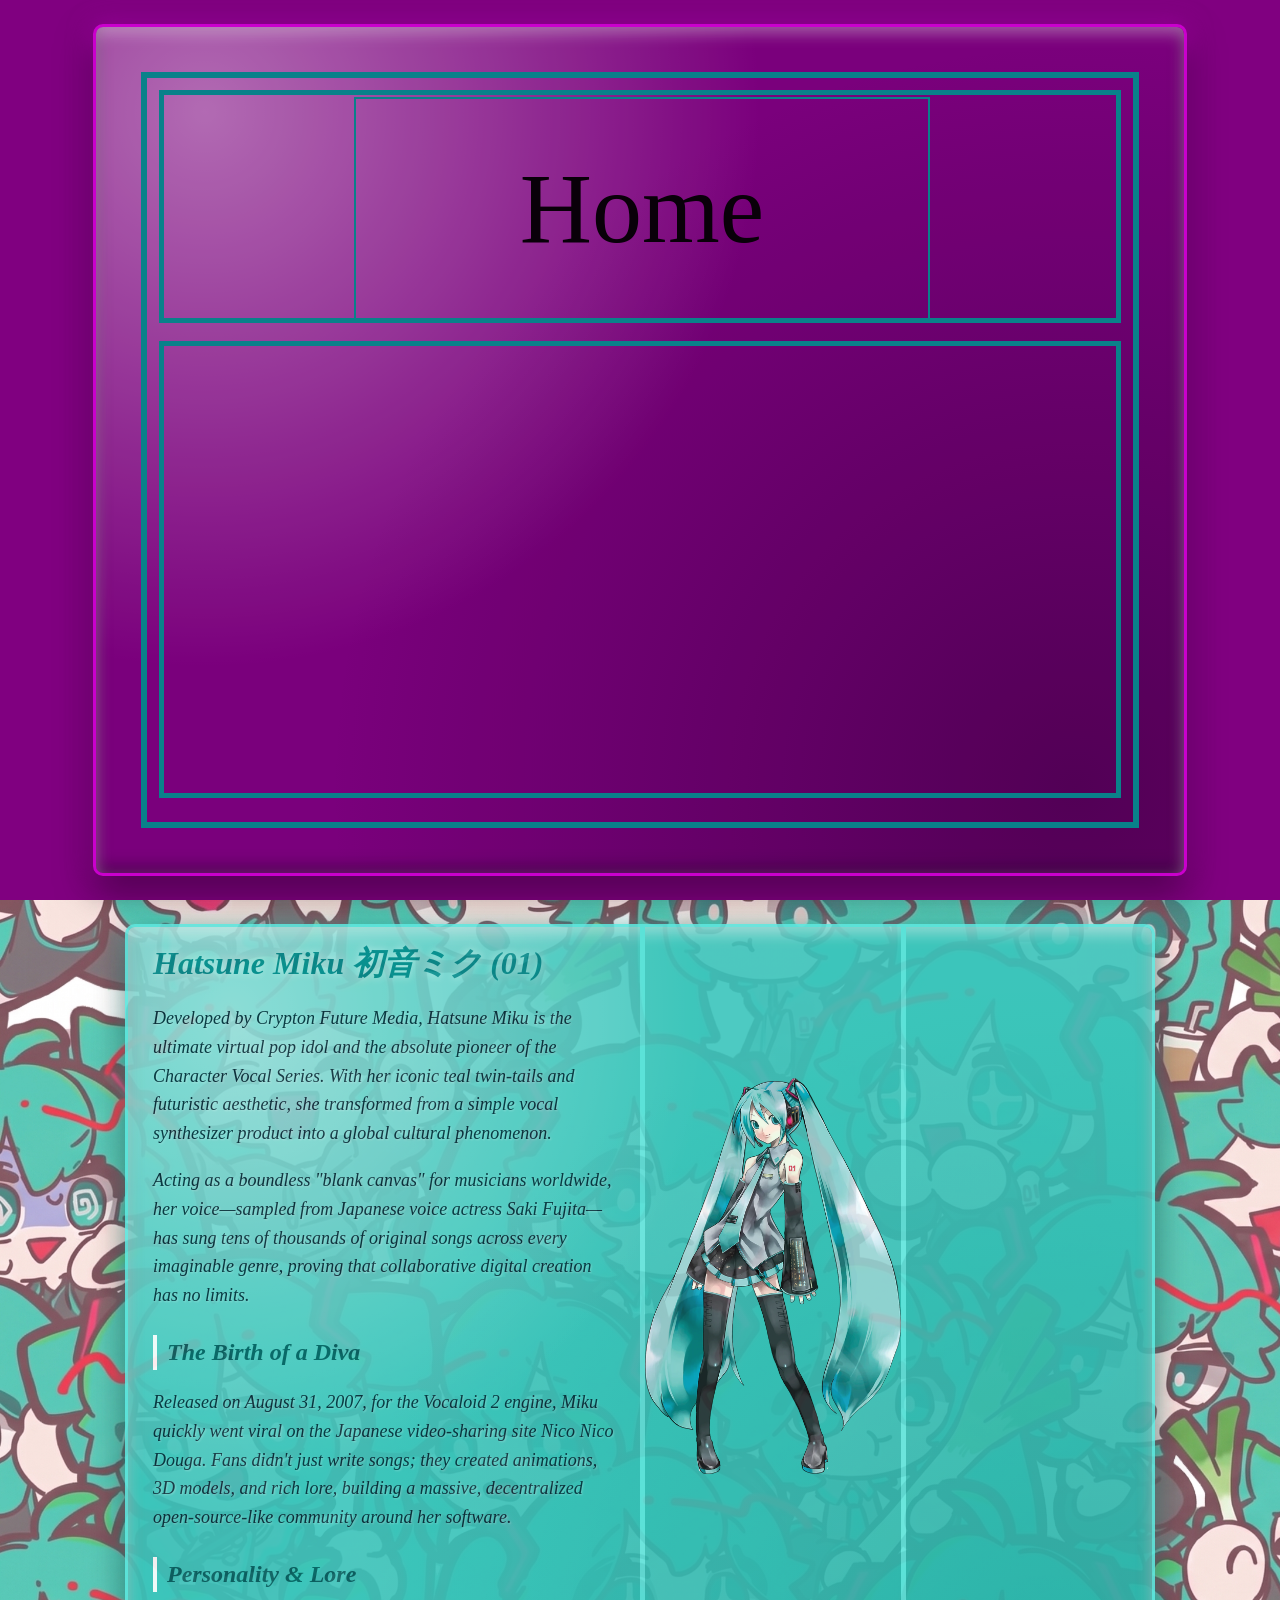
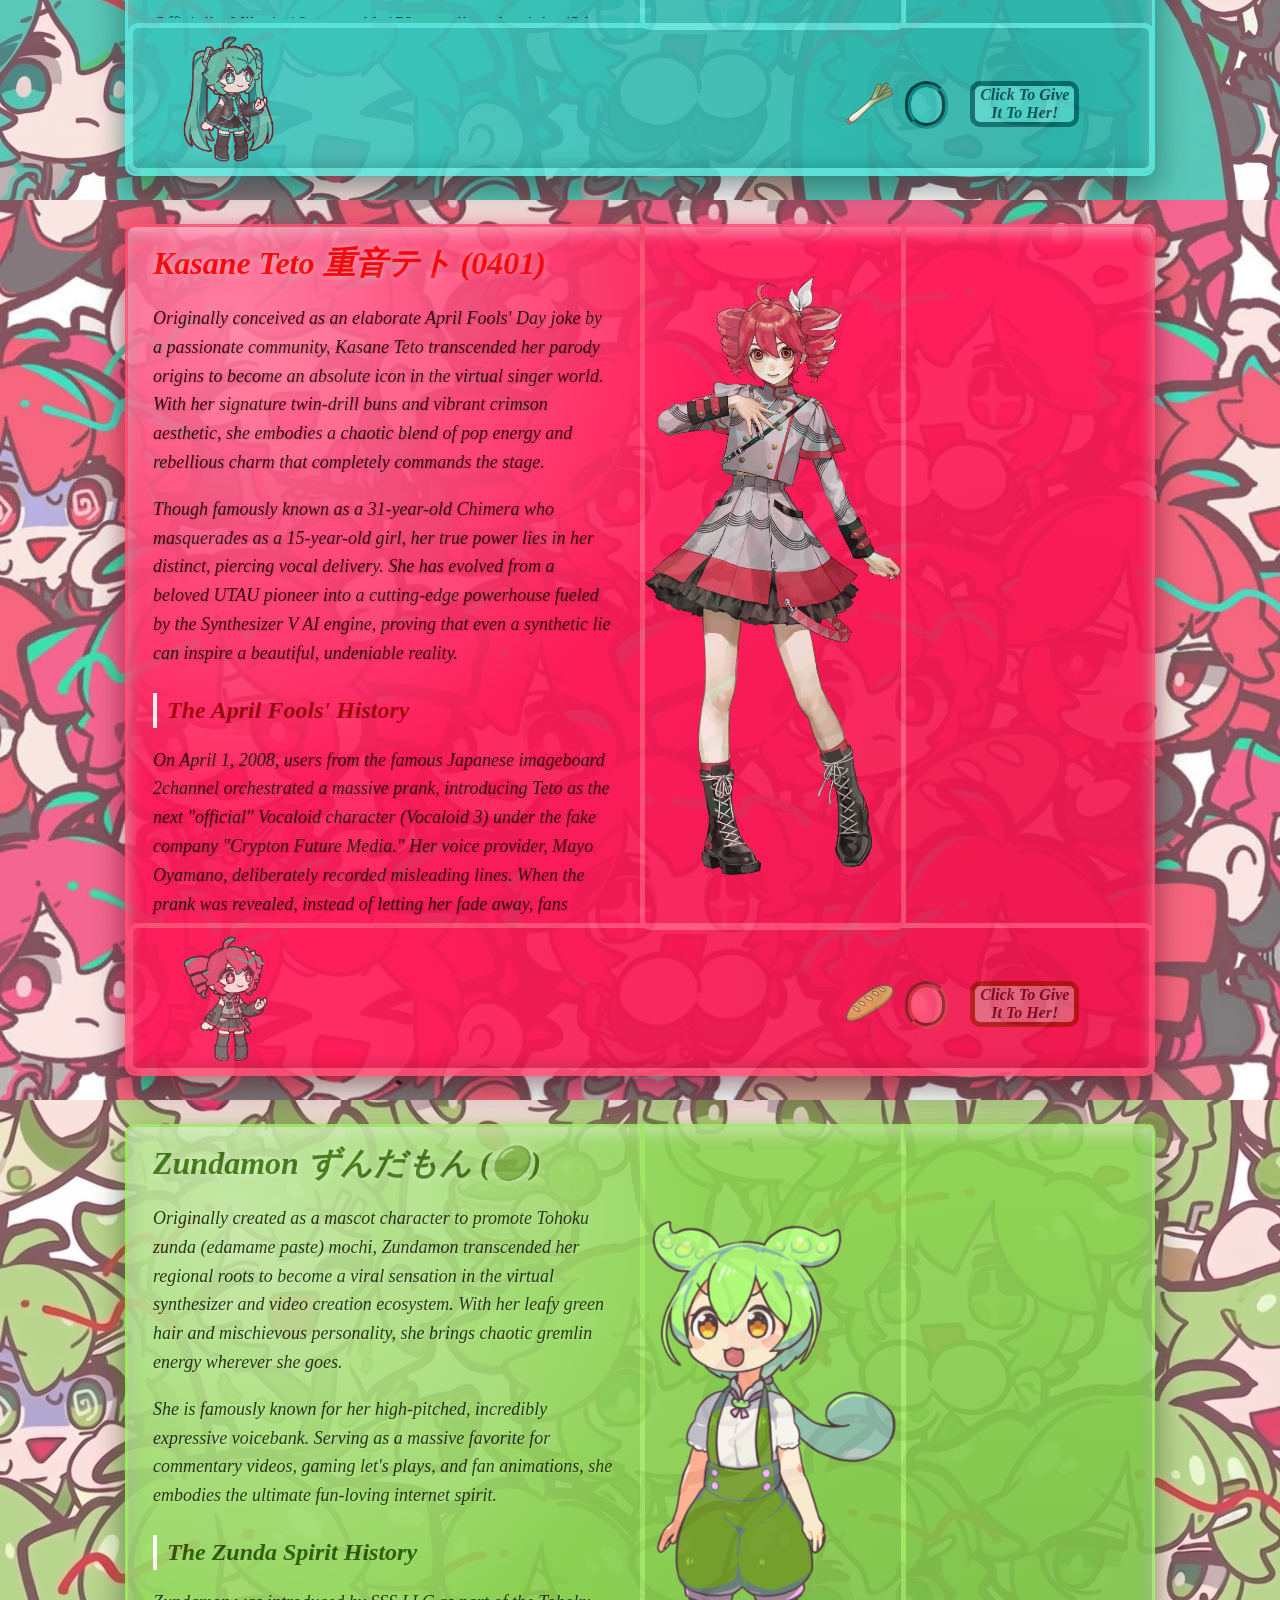
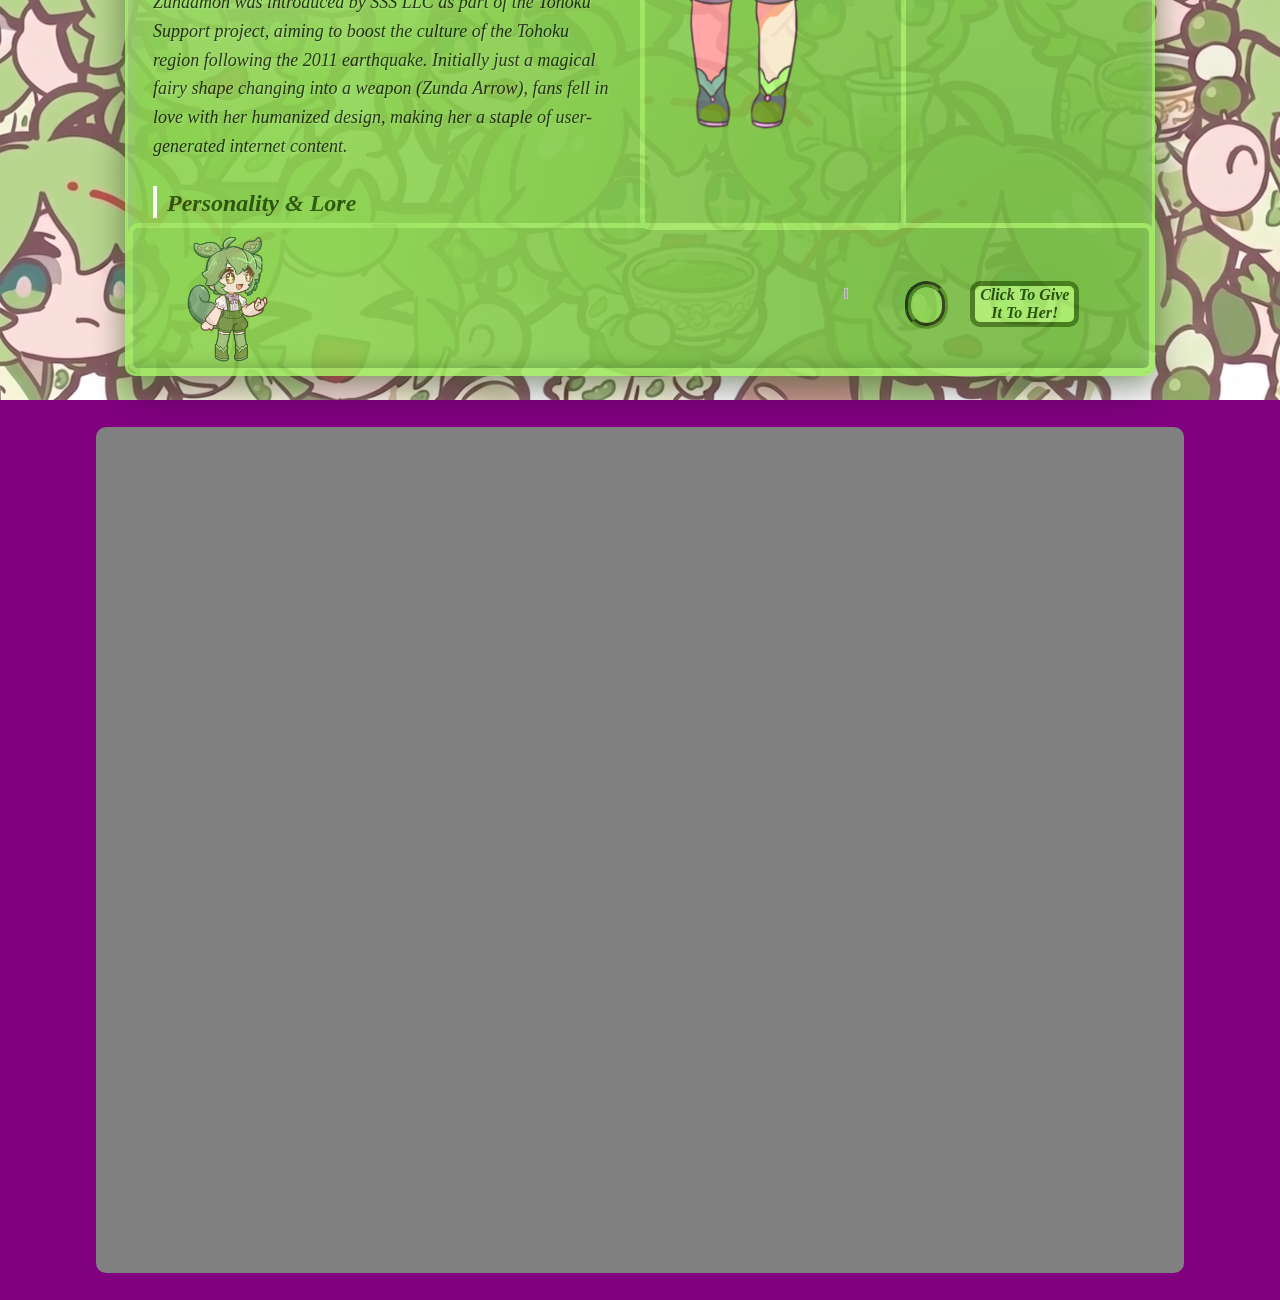
==== index.html @ 13544279 "Coding in Intro card" ====
<!DOCTYPE html>
<!--Hell Yeah-->
<html lang="en">
<head>
    <link rel="icon" type="image/png" href="images/Uta.jpg">
    <meta charset="UTF-8">
    <link rel="stylesheet" href="style.css">
    <title>Vocal</title>
</head>
<body>
    <main>
        <section id="intro">
            <div id="div_intro" class="Vocal-Card">
                <div id="Tanthim">
                    <div id="flexo">
                        <div id="S-home">
                            <span id="B-home">Home</span>
                        </div>
                        <div id="grido">
                            <div id="B-H-M" class="B-H-X">

                            </div>
                            <div id="B-H-T" class="B-H-X">

                            </div>
                            <div id="B-H-Z" class="B-H-X">

                            </div>

                        </div>
                    </div>
                </div>
                

            </div>
        </section>


        <section id="s1M">
            <div id="d1M" class="Vocal-Card">
                <div id="L-M" class="left-column">
                    <span class="M-H"> Hatsune Miku </span>
                    <span class="M-H">初音ミク (01)</span>
                    
                    <p class="M-desc">Developed by Crypton Future Media, Hatsune Miku is the ultimate virtual pop idol and the absolute pioneer of the Character Vocal Series. With her iconic teal twin-tails and futuristic aesthetic, she transformed from a simple vocal synthesizer product into a global cultural phenomenon.</p>

                    <p class="M-desc">Acting as a boundless "blank canvas" for musicians worldwide, her voice—sampled from Japanese voice actress Saki Fujita—has sung tens of thousands of original songs across every imaginable genre, proving that collaborative digital creation has no limits.</p>
                    
                    <h3 class="M-subheading">The Birth of a Diva</h3>
                    <p class="M-desc">Released on August 31, 2007, for the Vocaloid 2 engine, Miku quickly went viral on the Japanese video-sharing site Nico Nico Douga. Fans didn't just write songs; they created animations, 3D models, and rich lore, building a massive, decentralized open-source-like community around her software.</p>

                    <h3 class="M-subheading">Personality & Lore</h3>
                    <p class="M-desc">Officially, Miku is 16 years old, 158 cm tall, and weighs 42 kg. Beyond that, her personality is entirely shaped by the creators who use her. Her absolute signature item is the Spring Onion (Negi), a legendary meme born from the viral "Ievan Polkka" video. She stands as a symbol of infinite creative potential.</p>

                    <h3 class="M-subheading">Legacy & Impact</h3>
                    <p class="M-desc">Miku's legacy is literally history in the making. She has sold out live 3D holographic concerts worldwide (Miku Expo, Magical Mirai), opened for Lady Gaga, and performed at Coachella. She essentially built the foundation for the entire modern VTuber and virtual singer industry.</p>

                    <h3 class="M-subheading">The Piapro NT Era</h3>
                    <p class="M-desc">In a bold evolution, Crypton Future Media transitioned Miku away from Yamaha's Vocaloid engine. With the release of Hatsune Miku NT (New Type), she now operates on Crypton's proprietary Piapro Studio engine, utilizing advanced vocal expression technologies to keep her voice fresh for the next generation of creators.</p>

                    <h3 class="M-subheading">Supported Engines</h3>
                    <ul id="M-negi-list">
                        <li>Vocaloid 2, 3, & 4 Engines</li>
                        <li>Piapro Studio (V4X & NT)</li>
                        <li>Project DIVA (Rhythm Game Heritage)</li> 
                    </ul>

                </div>
                <div class="center-column">
                    <img id="M-img" alt="Hatsune Miku" src="images/Miku.webp" width="100%" height="88%">


                </div>
                <div class="right-column">
                    <iframe data-testid="embed-iframe" style="border-radius:12px" src="https://open.spotify.com/embed/artist/6pNgnvzBa6Bthsv8SrZJYl?utm_source=generator&si=6567dff30a3f44b3" frameBorder="0" allowfullscreen="" allow="autoplay; clipboard-write; encrypted-media; fullscreen; picture-in-picture" loading="lazy"></iframe>



                </div>
                <div id="B-M" class="bottom">
                    <img class="chibi" src="images/miku_Chibi.png">
                    
                    <input type="checkbox" id="feed-trigger-M" style="display:none">
                    
                    <div class="S-of-M">
                        <label id="click-M" for="feed-trigger-M"></label>
                        <span id="text-M"> Click To Give It To Her!</span>
                    </div>
                    
                    <img class="item" src="images/item_M.png">
                </div>
            </div>
        </section>


        <section id="s2T">
            <div id="d2T" class="Vocal-Card">
               <div id="L-T" class="left-column">
                <span class="T-H"> Kasane Teto </span>
                <span class="T-H">重音テト (0401)</span>
                
                <p class="T-desc">Originally conceived as an elaborate April Fools' Day joke by a passionate community, Kasane Teto transcended her parody origins to become an absolute icon in the virtual singer world. With her signature twin-drill buns and vibrant crimson aesthetic, she embodies a chaotic blend of pop energy and rebellious charm that completely commands the stage.</p>

                <p class="T-desc">Though famously known as a 31-year-old Chimera who masquerades as a 15-year-old girl, her true power lies in her distinct, piercing vocal delivery. She has evolved from a beloved UTAU pioneer into a cutting-edge powerhouse fueled by the Synthesizer V AI engine, proving that even a synthetic lie can inspire a beautiful, undeniable reality.</p>
                
                <h3 class="T-subheading">The April Fools' History</h3>
                <p class="T-desc">On April 1, 2008, users from the famous Japanese imageboard 2channel orchestrated a massive prank, introducing Teto as the next "official" Vocaloid character (Vocaloid 3) under the fake company "Crypton Future Media." Her voice provider, Mayo Oyamano, deliberately recorded misleading lines. When the prank was revealed, instead of letting her fade away, fans rescued her data and integrated her voice into the newly released UTAU freeware, birthing her legendary status.</p>

                <h3 class="T-subheading">Personality & Lore</h3>
                <p class="T-desc">Teto's personality is widely celebrated by the fandom as classic tsundere—often easily annoyed but fiercely loyal to her creators. Her absolute favorite food is French bread (Baguette), which has become a staple of her identity. Her twin-drill hair is famously joked by fans to be actual spinning drills capable of digital destruction! Furthermore, her canonical Chimera lore suggests she possesses wings and a tail, though they are rarely seen on stage.</p>

                <h3 class="T-subheading">Legacy & Impact</h3>
                <p class="T-desc">From her humble 2channel VIPPER origins to performing at live holographic concerts, Teto has shattered the boundaries of user-generated content. Anthems like "Yoshiwara Lament" and "Faking of Neon" solidified her status as the undisputed Queen of UTAU, bridging the gap between internet meme culture and professional vocal synthesis.</p>

                <h3 class="T-subheading">The Synthesizer V AI Era</h3>
                <p class="T-desc">In 2023, for her 15th anniversary, Teto achieved the ultimate digital resurrection. Under the supervision of Twindrill, she was officially adapted into the commercial Synthesizer V AI engine developed by Dreamtonics. This upgrade transformed her from a notoriously difficult-to-tune, robotic voicebank into an incredibly realistic, emotionally expressive diva capable of competing with the industry's biggest names, while preserving her unique vocal grit.</p>

                <h3 class="T-subheading">Supported Engines</h3>
                <ul id="T-bread-list">
                    <li>UTAU Engine</li>
                    <li>Synthesizer V AI</li>
                    <li>VoicePeak (Text-to-Speech Model)</li> 
                </ul>
            </div>

               <div class="center-column">
                <img id="T-img" alt="Hatsune Miku" src="images/Teto.webp" width="100%" height="88%">

               </div>

               <div class="right-column">
                <iframe data-testid="embed-iframe" style="border-radius:12px" src="https://open.spotify.com/embed/artist/4JX0GdKx8EduY2Ck7qac4H?utm_source=generator&si=8b7e5063b1ae4ace" frameBorder="0" allowfullscreen="" allow="autoplay; clipboard-write; encrypted-media; fullscreen; picture-in-picture" loading="lazy"></iframe>
               </div>

                <div id="B-T" class="bottom">
                    <img class="chibi" src="images/teto_Chibi.png">
                    <input type="checkbox" id="feed-trigger" style="display:none">
                    <div class="S-of-T">
                        <label id="click-T" for="feed-trigger" ></label>
                        <span id="text-T"> Click To Give It To Her!</span>
                    </div>
                    
                    <img class="item" src="images/item_T.png">
                </div>
            </div>
        </section>


        <section id="s3Z">
            <div id="d3Z" class="Vocal-Card">
                <div id="L-Z" class="left-column">
                    <span class="Z-H"> Zundamon </span>
                    <span class="Z-H">ずんだもん (🟢)</span>
                    
                    <p class="Z-desc">Originally created as a mascot character to promote Tohoku zunda (edamame paste) mochi, Zundamon transcended her regional roots to become a viral sensation in the virtual synthesizer and video creation ecosystem. With her leafy green hair and mischievous personality, she brings chaotic gremlin energy wherever she goes.</p>

                    <p class="Z-desc">She is famously known for her high-pitched, incredibly expressive voicebank. Serving as a massive favorite for commentary videos, gaming let's plays, and fan animations, she embodies the ultimate fun-loving internet spirit.</p>
                    
                    <h3 class="Z-subheading">The Zunda Spirit History</h3>
                    <p class="Z-desc">Zundamon was introduced by SSS LLC as part of the Tohoku Support project, aiming to boost the culture of the Tohoku region following the 2011 earthquake. Initially just a magical fairy shape changing into a weapon (Zunda Arrow), fans fell in love with her humanized design, making her a staple of user-generated internet content.</p>

                    <h3 class="Z-subheading">Personality & Lore</h3>
                    <p class="Z-desc">Zundamon has a classic "stubborn but lovable" personality, often trying to act tough but failing in the funniest ways possible. Her absolute favorite food is anything made with Zunda (sweetened mashed edamame beans). Fans love her signature verbal tic, ending almost every sentence with "nanoda!" which has become a legendary meme across Nico Nico Douga and YouTube.</p>

                    <h3 class="Z-subheading">The Robotics Connection</h3>
                    <p class="Z-desc">Beyond her massive software success, Zundamon represents the perfect bridge between digital creation and physical reality. She stands as a primary inspiration for future physical robotics engineering prototypes, bringing AI and embedded systems into a cute, tangible, real-world companion.</p>

                    <h3 class="Z-subheading">Supported Engines</h3>
                    <ul id="Z-edamame-list">
                        <li>VoiceVox (Text-to-Speech Pioneer)</li>
                        <li>Neutrino & SynthV AI (Singing Voicebanks)</li>
                        <li>CircuitNode Lab (Future Mechanical Prototype Project)</li> 
                    </ul>

                </div>
                <div class="center-column">
                    <img id="Z-img" alt="Zundamon" src="images/Zunda.png" width="100%" height="88%">


                </div>
                <div class="right-column">
                    <iframe data-testid="embed-iframe" style="border-radius:12px" src="https://open.spotify.com/embed/artist/4h7vIVbBIGc5hHeKdha5tc?utm_source=generator&si=38fe31721bc54761" frameBorder="0" allowfullscreen="" allow="autoplay; clipboard-write; encrypted-media; fullscreen; picture-in-picture" loading="lazy"></iframe>



                </div>
                <div id="B-Z" class="bottom">
                    <img class="chibi" src="images/zunda_Chibi.png">
                    
                    <input type="checkbox" id="feed-trigger-Z" style="display:none">
                    
                    <div class="S-of-Z">
                        <label id="click-Z" for="feed-trigger-Z"></label>
                        <span id="text-Z"> Click To Give It To Her!</span>
                    </div>
                    
                    <img class="item" src="images/Item_Z.png" width="2%" height="1%">
                </div>
            </div>
        </section>


        <section id="outro">
            <div id="div_outro" class="Vocal-Card">

            </div>
        </section>
    </main>
</body>
</html>
---- style.css ----
body {
    margin: 0;
    padding: 0;
    overflow-x: hidden;
}

section{
    height: 100vh;
    width: 100vw;

    display: flex;
    justify-content: center;
    align-items: center;
}

section#intro{
    background-color: purple;
}

#Tanthim {
    display: flex;
    flex-wrap: wrap;
    margin: 45px;
    width: 100%;
    border: 5px solid #008b8b;
}

#flexo {
    display: flex;
    flex-wrap: wrap;
    width: 100%;
    border: 1px solid #008b8b;
}

#S-home {
    border: 5px solid #008b8b;
    margin: 12px 12px 3px 12px;
    height: 30%;
    width: 100%;
    position: relative;
}

#grido {
    border: 5px solid #008b8b;
    margin: 3px 12px 12px 12px;
    height: 60%;
    width: 100%;
}

#B-home {
    position: absolute;
    width: 60%;
    height: 98%;
    left: 20%;
    top: 2px;
    border: 2px solid #008b8b;
    font-size: 100px;

    display: flex;
    justify-content: center;
    align-items: center;
}








section#s1M{
    background-image: url(images/Miku_Wall.png);
    background-size: cover;
}

section#s2T{
    background-image: url(images/Teto_Wall.webp);
    background-size: cover;
}

section#s3Z{
    background-image: url(images/Zundamon_Wall.png);
    background-size: cover;
}

section#outro{
    background-color: purple;
}

.Vocal-Card{
    height: 94%;
    width: 80%;
    border-radius: 10px;
    display: flex;
    position: relative;
}

div#div_intro {
    background-color: #7a007c;
    background-image: 
        radial-gradient(circle at 10% 10%, rgba(255, 255, 255, 0.45) 0%, transparent 45%),
        radial-gradient(circle at 90% 90%, rgba(50, 0, 55, 0.6) 0%, transparent 60%); 

    width: 85%;
    border: 3px solid #d000d3; 

    box-shadow: 
        0 15px 35px rgba(0, 0, 0, 0.5),
        0 0 25px rgba(208, 0, 211, 0.55), 
        inset 0 6px 15px rgba(255, 255, 255, 0.4),
        inset 0 -6px 15px rgba(40, 0, 45, 0.6);

    backdrop-filter: none; 
    overflow: hidden;
    opacity: 0.93;
}
div#d1M {
    background-color: #39c5bb;
    background-image: 
        radial-gradient(circle at 10% 10%, rgba(255, 255, 255, 0.45) 0%, transparent 40%),
        radial-gradient(circle at 90% 90%, rgba(0, 130, 120, 0.3) 0%, transparent 60%);

    border: 3px solid #5ce5dc;

    box-shadow: 
        0 15px 35px rgba(0, 0, 0, 0.4),
        0 0 20px rgba(57, 197, 187, 0.5), 
        inset 0 6px 15px rgba(255, 255, 255, 0.5),
        inset 0 -6px 15px rgba(0, 80, 75, 0.4);

    backdrop-filter: none; 
    overflow: hidden;
    opacity: 0.9;
}

div#d2T {
    background-color: #ff1756; 
    background-image: 
        radial-gradient(circle at 10% 10%, rgba(255, 255, 255, 0.45) 0%, transparent 40%),
        radial-gradient(circle at 90% 90%, rgba(200, 0, 50, 0.3) 0%, transparent 60%);

    border: 3px solid #ff4b72; 

    box-shadow: 
        0 15px 35px rgba(0, 0, 0, 0.4), 
        0 0 20px rgba(255, 23, 86, 0.4), 
        inset 0 6px 15px rgba(255, 255, 255, 0.5), 
        inset 0 -6px 15px rgba(100, 0, 20, 0.4);

    backdrop-filter: none; 
    overflow: hidden;
    opacity: 0.9;
}
div#d3Z {
    background-color: #8bd450;
    background-image: 
        radial-gradient(circle at 10% 10%, rgba(255, 255, 255, 0.5) 0%, transparent 40%),
        radial-gradient(circle at 90% 90%, rgba(40, 100, 20, 0.25) 0%, transparent 60%);

    border: 3px solid #a0e862;

    box-shadow: 
        0 15px 35px rgba(0, 0, 0, 0.4),
        0 0 20px rgba(139, 212, 80, 0.5),
        inset 0 6px 15px rgba(255, 255, 255, 0.5),
        inset 0 -6px 15px rgba(30, 80, 15, 0.4);

    backdrop-filter: none; 
    overflow: hidden;
    opacity: 0.9;
}

div#div_outro{
    background-color: gray;
    width: 85%;
}

.left-column, .center-column, .right-column {
    position: relative;
    height: calc(100% - 155px);
    width: 33.33%;
}

.bottom{
    position: absolute;
    bottom: 0;
    left: 0;
    width: 99.25%;
    height: 140px;
    border: 5px solid; 
    border-radius: 10px;
}

#B-M{
    border-color:#5ce5dc; 
}
#B-T{
    border-color:#ff4b72; 
}
#B-Z{
    border-color:#a0e862; 
}

#feed-trigger-M:checked ~ .item {  
    animation-name: itemMove;
    animation-duration: 0.8s;
    animation-timing-function: cubic-bezier(0.25, 1, 0.5, 1);
    animation-fill-mode: forwards;
}

#feed-trigger-M:checked ~ .S-of-M #click-M {
    background-color: #a6f0ea;
}

.S-of-M {
    width: 15%;
    height: 40%;
    position: absolute;
    left: 75%;
    top: 45px;
}


#click-M {
    width: 20%;
    height: 65%;
    text-align: center;
    background-color: #39c5bb;
    border: 6px;
    border-style: groove;
    border-color: #008b8b;
    border-radius: 50px;
    position: absolute;
    top: 8px;
    left: 10px;
    transition: background-color .2s linear, transform .2s linear;
}

#click-M:hover {
    background-color: #5ce5dc;
}

#click-M:active {
    background-color: #a6f0ea;
    transform: translateY(5px);
}

#text-M {
    width: 65%;
    height: 65%;
    color: #004d4d;
    text-align: center;
    font-style: oblique;
    font-weight: bold;
    background-color: #4dd2c8;
    border: 5px ;
    border-color: #006666;
    border-style: solid;
    border-radius: 10px;
    position: absolute;
    top: 8px;
    left: 75px;
}

.chibi {
    width: 10%;
    height: 100%;
    object-fit: contain; 
    position: absolute;
    left: 45px;
    top: -1px;
}

.item {
    width: 5%;
    height: 55%;
    object-fit: contain; 
    position: absolute;
    left: 70%;
    top: 37px;
    
}

/* 🛡️ بروتوكول تصغير قذيفة الإدامامي لزوندامون */
#B-Z .item {
    height: 28%; /* قمنا بتصغير الارتفاع من 55% إلى 35% لتبدو لطيفة ومتناسبة */
    top: 57px;   /* تعديل مكان الارتفاع العلوي (Top) لكي تسير القذيفة بمحاذاة يدها تماماً ولا تطير في الهواء */
}

@keyframes itemMove {
    0% {
        left:70%;
    }
    100% {
        left: 9%;
    }
}

#feed-trigger:checked ~ .item {  
    animation-name: itemMove;
    animation-duration: 0.8s;
    animation-timing-function: cubic-bezier(0.25, 1, 0.5, 1);
    animation-fill-mode: forwards;
}

#feed-trigger:checked ~ .S-of-T #click-T {
    background-color: #ffacbe;
}
.S-of-T {
    width: 15%;
    height: 40%;
    position: absolute;
    left: 75%;
    top: 45px;
}

#click-T {
    width: 20%;
    height: 65%;
    text-align: center;
    background-color: #ff4b72;
    border: 6px;
    border-style: groove;
    border-color: #da2f40;
    border-radius: 50px;
    position: absolute;
    top: 8px;
    left: 10px;
    transition: background-color .2s linear, transform .2s linear;
}

#click-T:hover {
    background-color: #ff6d8c;
}

#click-T:active {
    background-color: #ffacbe;
    transform: translateY(5px);
}


#text-T {
    width: 65%;
    height: 65%;
    color: #77001a;
    text-align: center;
    font-style: oblique;
    font-weight: bold;
    background-color: #e25b78;
    border: 5px ;
    border-color:#b30c0c;
    border-style: solid;
    border-radius: 10px;
    position: absolute;
    top: 8px;
    left: 75px;
}

.right-column iframe{
    width: 97%;
    height: 101%;
    float: right;
    opacity: 0.9;
    
}
.center-column img {
    width: 100%;
    height: 101%;
    object-fit: contain; 
    border-style: solid;
    border-width: 5px;
    border-radius: 10px;
    border-top: none;
    border-top-left-radius: 0;
    border-top-right-radius: 0;
}

.center-column img#M-img {
    border-color:#5ce5dc; 
}
.center-column img#T-img {
    border-color:#ff4b72; 
}

.center-column img#Z-img {
    border-color:#a0e862; 
    opacity: 2;
}

.left-column{
    padding: 15px 25px;
    width: 65%;
    box-sizing: border-box;
    overflow-y: auto;
}

#L-M::-webkit-scrollbar-thumb {
    background: rgba(57, 197, 187, 0.8);
    border-radius: 10px;
}

#L-M::-webkit-scrollbar-thumb:hover {
    background: rgba(57, 197, 187, 1); 
}

.M-H {
    font-style: italic;
    font-size: xx-large;
    font-weight: bold;
    color: #008b8b;
    text-shadow: 0px 0px 8px rgba(255, 255, 255, 0.6);
}

.M-subheading {
    color: #005f5f;
    font-size: x-large;
    font-style: italic;
    margin-top: 25px;
    margin-bottom: 10px;
    padding: 4px 10px;
    border-left: 4px solid #ffffff; 
}

.M-desc {
    font-style: italic;
    font-size: large;
    margin-bottom: 18px; 
    line-height: 1.6; 
    color: #002b36;
    text-shadow: 1px 1px 2px rgba(255, 255, 255, 0.3);
}

#M-negi-list {
    font-style: italic;
    font-size: large;
    margin-top: 5px;
    margin-bottom: 30px; 
    line-height: 1.6;
    list-style: none;
    padding-left: 10px;
}

#M-negi-list li::before {
    content: '✦ ';
    color: #ffffff;
    text-shadow: 0 0 5px rgba(255, 255, 255, 0.8);
}

.left-column::-webkit-scrollbar {
    width: 6px; 
}

.left-column::-webkit-scrollbar-track {
    background: rgba(0, 0, 0, 0.05); 
    border-radius: 10px;
}
.left-column::-webkit-scrollbar-thumb {
    background: rgba(255, 75, 114, 0.8);
    border-radius: 10px;
}

.left-column::-webkit-scrollbar-thumb:hover {
    background: rgba(255, 75, 114, 1); 
}

.T-H{
    font-style: italic;
    font-size: xx-large;
    font-weight: bold;
    color: #ff0000;
    text-shadow: 0px 0px 8px rgba(255, 255, 255, 0.5);
}

.T-subheading {
    color: #9a0000;
    font-size: x-large;
    font-style: italic;
    margin-top: 25px;
    margin-bottom: 10px;
    padding: 4px 10px;
    border-left: 4px solid #ffffff; 

}


.T-desc {
    font-style: italic;
    font-size: large;
    margin-bottom: 18px; 
    line-height: 1.6; 
    color: #2b0000; 
    text-shadow: 1px 1px 2px rgba(0, 0, 0, 0.2);
}

#T-bread-list {
    font-style: italic;
    font-size: large;
    margin-top: 5px;
    margin-bottom: 30px; 
    line-height: 1.6;
    list-style: none;
    padding-left: 10px;
}

#T-bread-list li::before {
    content: '✦ ';
    color: #ffffff;
    text-shadow: 0 0 5px rgba(255, 255, 255, 0.8);
}

#L-Z::-webkit-scrollbar-thumb {
    background: rgba(139, 212, 80, 0.8);
    border-radius: 10px;
}

#L-Z::-webkit-scrollbar-thumb:hover {
    background: rgba(139, 212, 80, 1); 
}

#B-Z {
    border-color: #a0e862; 
}

#feed-trigger-Z:checked ~ .item {  
    animation-name: itemMove;
    animation-duration: 0.8s;
    animation-timing-function: cubic-bezier(0.25, 1, 0.5, 1);
    animation-fill-mode: forwards;
}

#feed-trigger-Z:checked ~ .S-of-Z #click-Z {
    background-color: #cbf5a2;
}

.S-of-Z {
    width: 15%;
    height: 40%;
    position: absolute;
    left: 75%;
    top: 45px;
}

#click-Z {
    width: 20%;
    height: 65%;
    text-align: center;
    background-color: #8bd450;
    border: 6px;
    border-style: groove;
    border-color: #4c8a1d;
    border-radius: 50px;
    position: absolute;
    top: 8px;
    left: 10px;
    transition: background-color .2s linear, transform .2s linear;
}

#click-Z:hover {
    background-color: #a0e862;
}

#click-Z:active {
    background-color: #cbf5a2;
    transform: translateY(5px);
}
#text-Z {
    width: 65%;
    height: 65%;
    color: #1e4d00;
    text-align: center;
    font-style: oblique;
    font-weight: bold;
    background-color: #a8ee6b;
    border: 5px ;
    border-color: #3b7511;
    border-style: solid;
    border-radius: 10px;
    position: absolute;
    top: 8px;
    left: 75px;
}

.Z-H {
    font-style: italic;
    font-size: xx-large;
    font-weight: bold;
    color: #3b7511;
    text-shadow: 0px 0px 8px rgba(255, 255, 255, 0.6);
}

.Z-subheading {
    color: #245203;
    font-size: x-large;
    font-style: italic;
    margin-top: 25px;
    margin-bottom: 10px;
    padding: 4px 10px;
    border-left: 4px solid #ffffff; 
}

.Z-desc {
    font-style: italic;
    font-size: large;
    margin-bottom: 18px; 
    line-height: 1.6; 
    color: #132b00;
    text-shadow: 1px 1px 2px rgba(255, 255, 255, 0.3);
}

#Z-edamame-list {
    font-style: italic;
    font-size: large;
    margin-top: 5px;
    margin-bottom: 30px; 
    line-height: 1.6;
    list-style: none;
    padding-left: 10px;
}

#Z-edamame-list li::before {
    content: '✦ ';
    color: #ffffff;
    text-shadow: 0 0 5px rgba(255, 255, 255, 0.8);
}
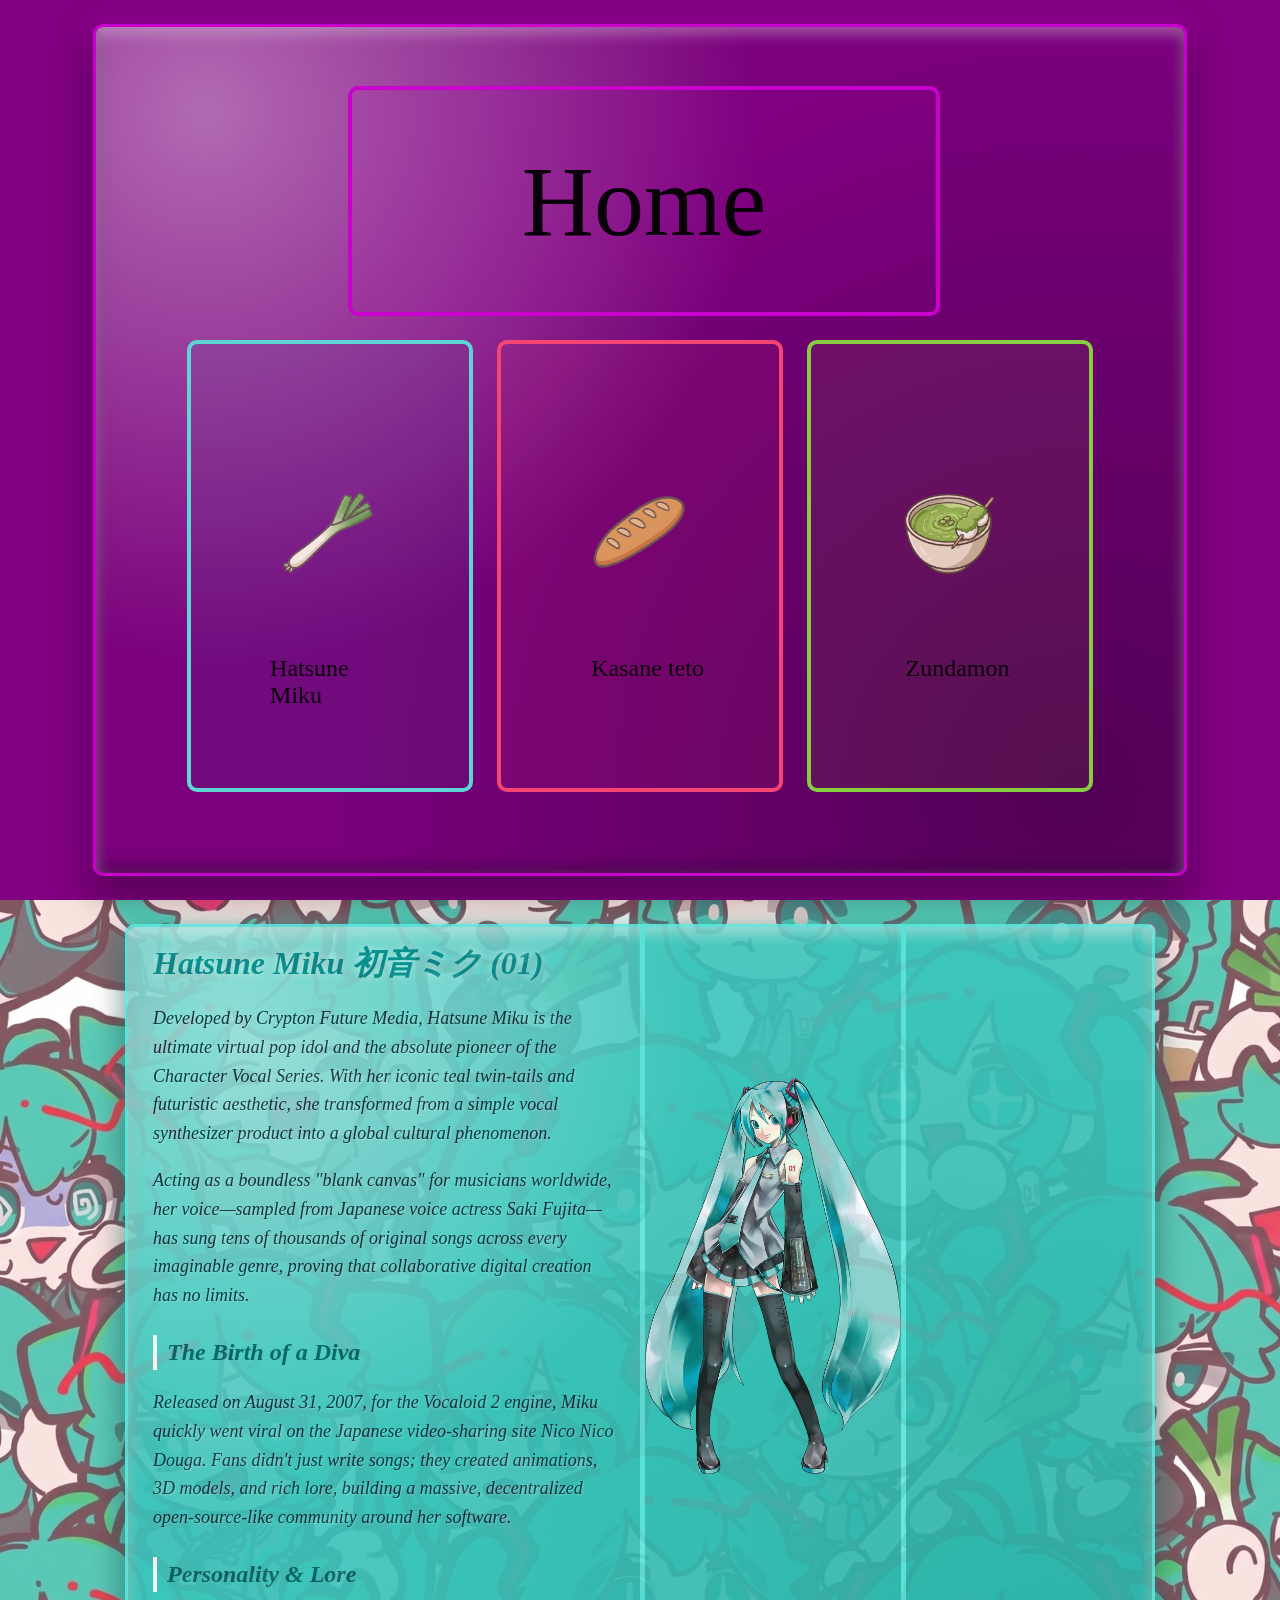
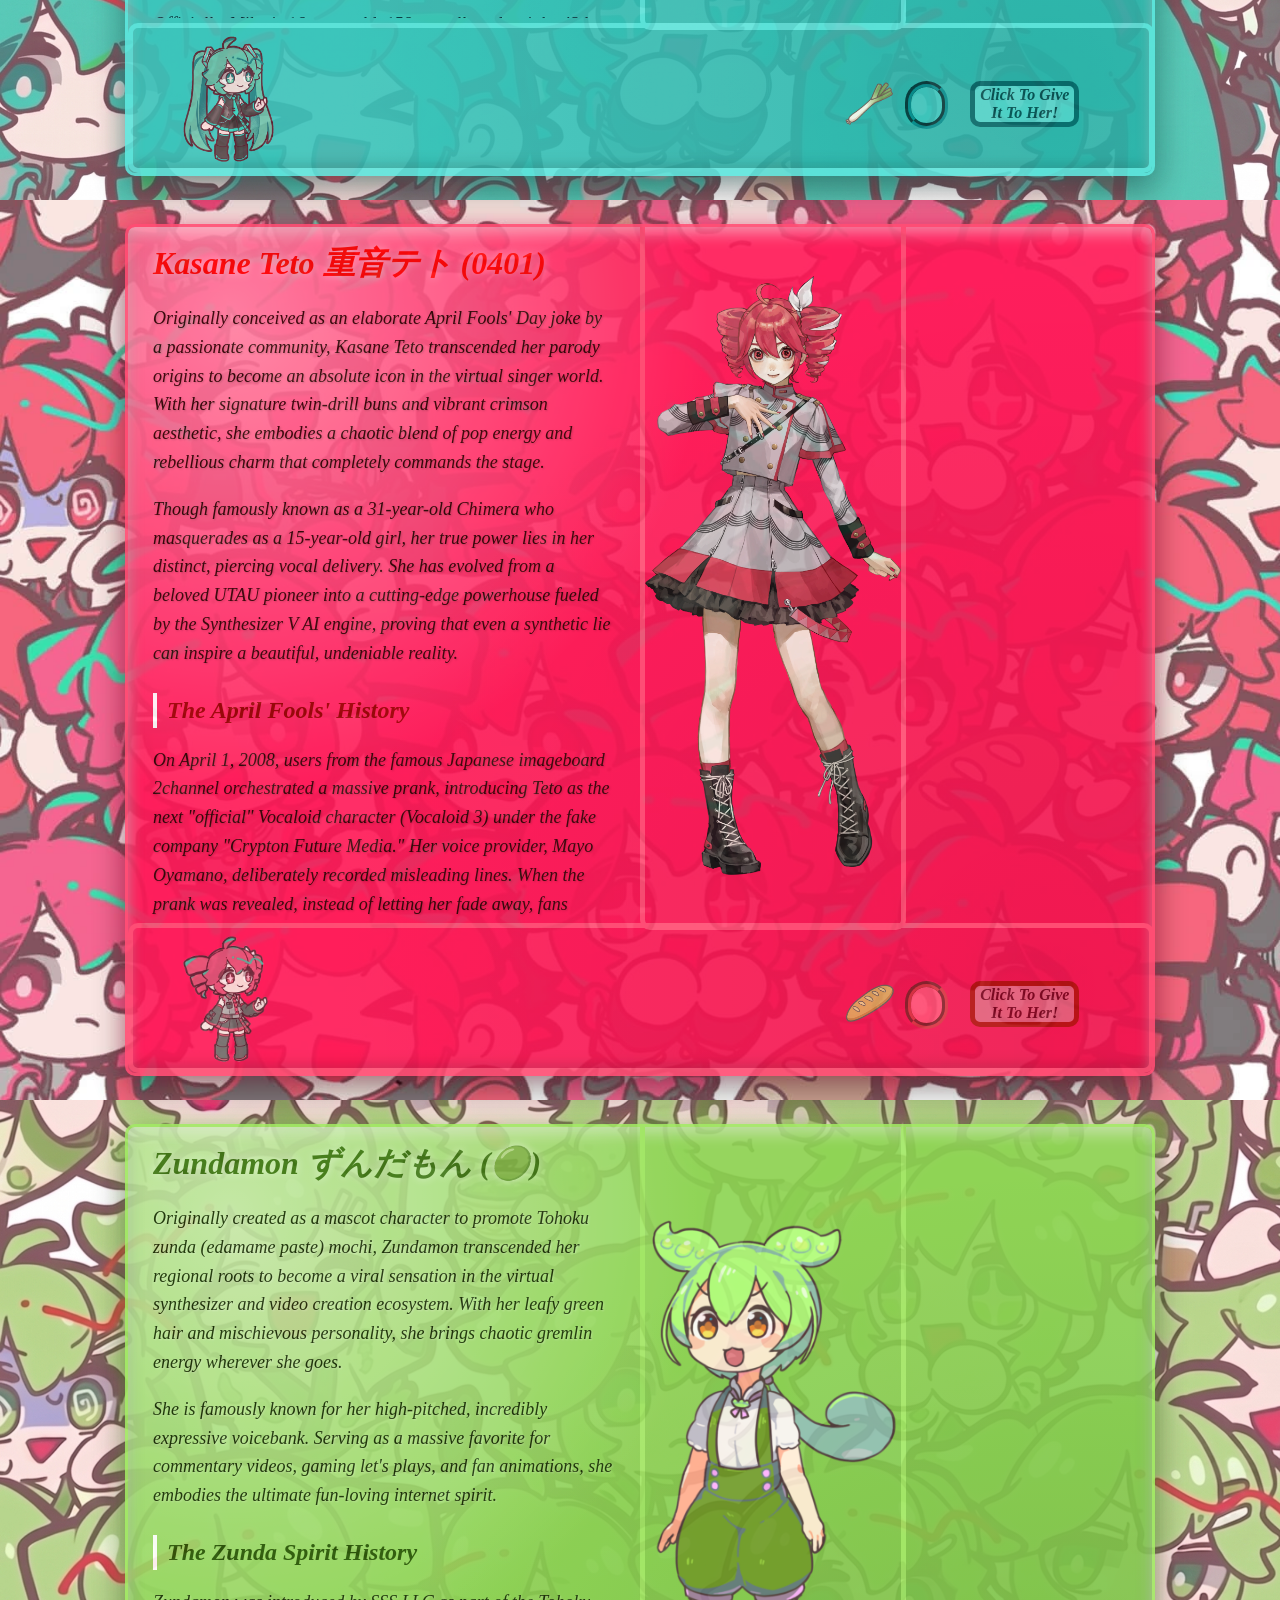
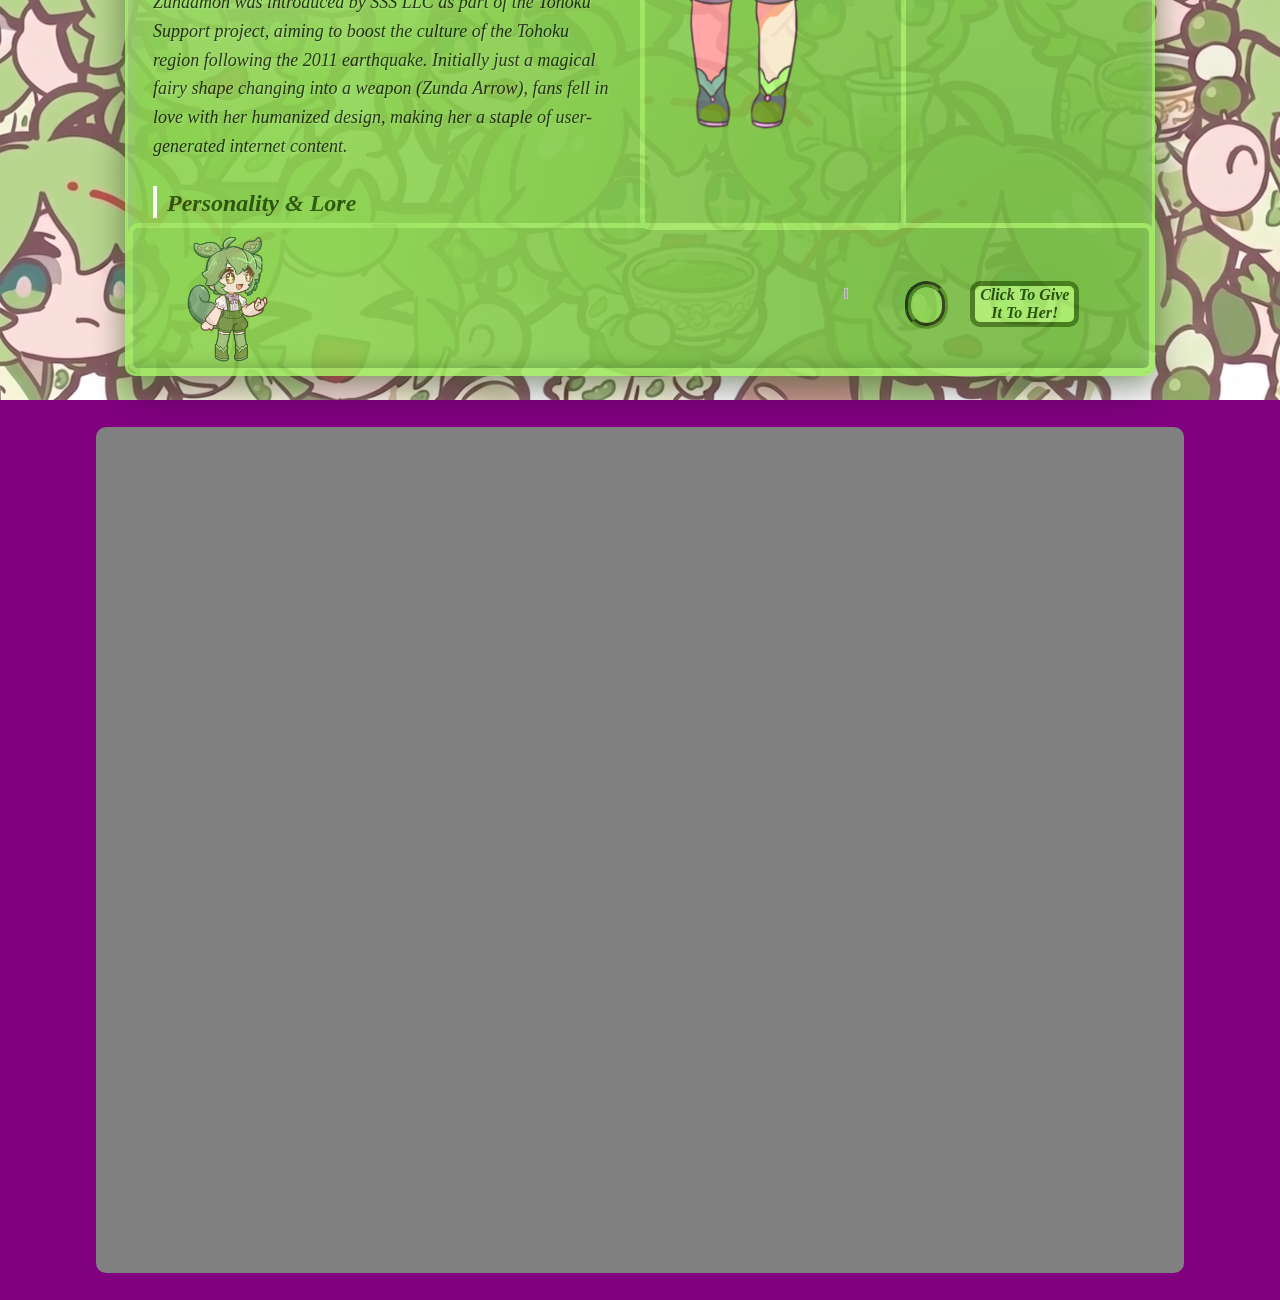
==== commit 243e58da: "Some Fixed" ====
--- a/index.html
+++ b/index.html
@@ -18,12 +18,18 @@
                         </div>
                         <div id="grido">
                             <div id="B-H-M" class="B-H-X">
+                                <img src="images/item_M.png" alt="Item of miku">
+                                <span id="sp-M"> Hatsune Miku </span>
 
                             </div>
                             <div id="B-H-T" class="B-H-X">
+                                <img src="images/item_T.png" alt="Item of teto">
+                                <span id="sp-T"> Kasane teto </span>
 
                             </div>
                             <div id="B-H-Z" class="B-H-X">
+                                <img src="images/item_Z.png" alt="Item of zunda">
+                                <span id="sp-Z"> Zundamon </span>
 
                             </div>
 
--- a/style.css
+++ b/style.css
@@ -22,18 +22,15 @@
     flex-wrap: wrap;
     margin: 45px;
     width: 100%;
-    border: 5px solid #008b8b;
 }
 
 #flexo {
     display: flex;
     flex-wrap: wrap;
     width: 100%;
-    border: 1px solid #008b8b;
 }
 
 #S-home {
-    border: 5px solid #008b8b;
     margin: 12px 12px 3px 12px;
     height: 30%;
     width: 100%;
@@ -41,10 +38,13 @@
 }
 
 #grido {
-    border: 5px solid #008b8b;
     margin: 3px 12px 12px 12px;
+    padding: 1%;
     height: 60%;
     width: 100%;
+    display: grid;
+    grid-template-columns: 30% 30% 30%;
+    justify-content: space-evenly;
 }
 
 #B-home {
@@ -53,16 +53,65 @@
     height: 98%;
     left: 20%;
     top: 2px;
-    border: 2px solid #008b8b;
+    border: 4px solid #d000d3;
+    border-radius: 10px;
     font-size: 100px;
+    background-color: rgba(183, 0, 177, 0.08);
 
     display: flex;
     justify-content: center;
     align-items: center;
 }
 
-
-
+.B-H-X {
+    height: 98%;
+    border: 4px solid;
+    border-radius: 10px;
+    position: relative;
+}
+
+#B-H-M{
+    border-color:#5ce5dc; 
+    background-color: rgba(0, 139, 139, 0.08);
+}
+#B-H-T{
+    border-color:#ff4b72; 
+    background-color: rgba(255, 77, 109, 0.08);
+}
+#B-H-Z{
+    border-color:#88dd3e; 
+    background-color: rgba(112, 224, 0, 0.08);
+}
+
+.B-H-X img {
+    position: absolute;
+    top: 20%;
+    left: 32%;
+    width: 35%;
+    height: 45%;
+    object-fit: contain; 
+}
+
+.B-H-X span {
+    position: absolute;
+    top: 70%;
+    left: 32%;
+    width: 45%;
+    height: 45%;
+    font-size: x-large;
+}
+
+.B-H-X span#sp-M {
+    left: 28.5%;
+}
+
+.B-H-X span#sp-T {
+    left: 32.5%;
+}
+
+.B-H-X span#sp-Z {
+    left: 34%;
+}
 
 
 
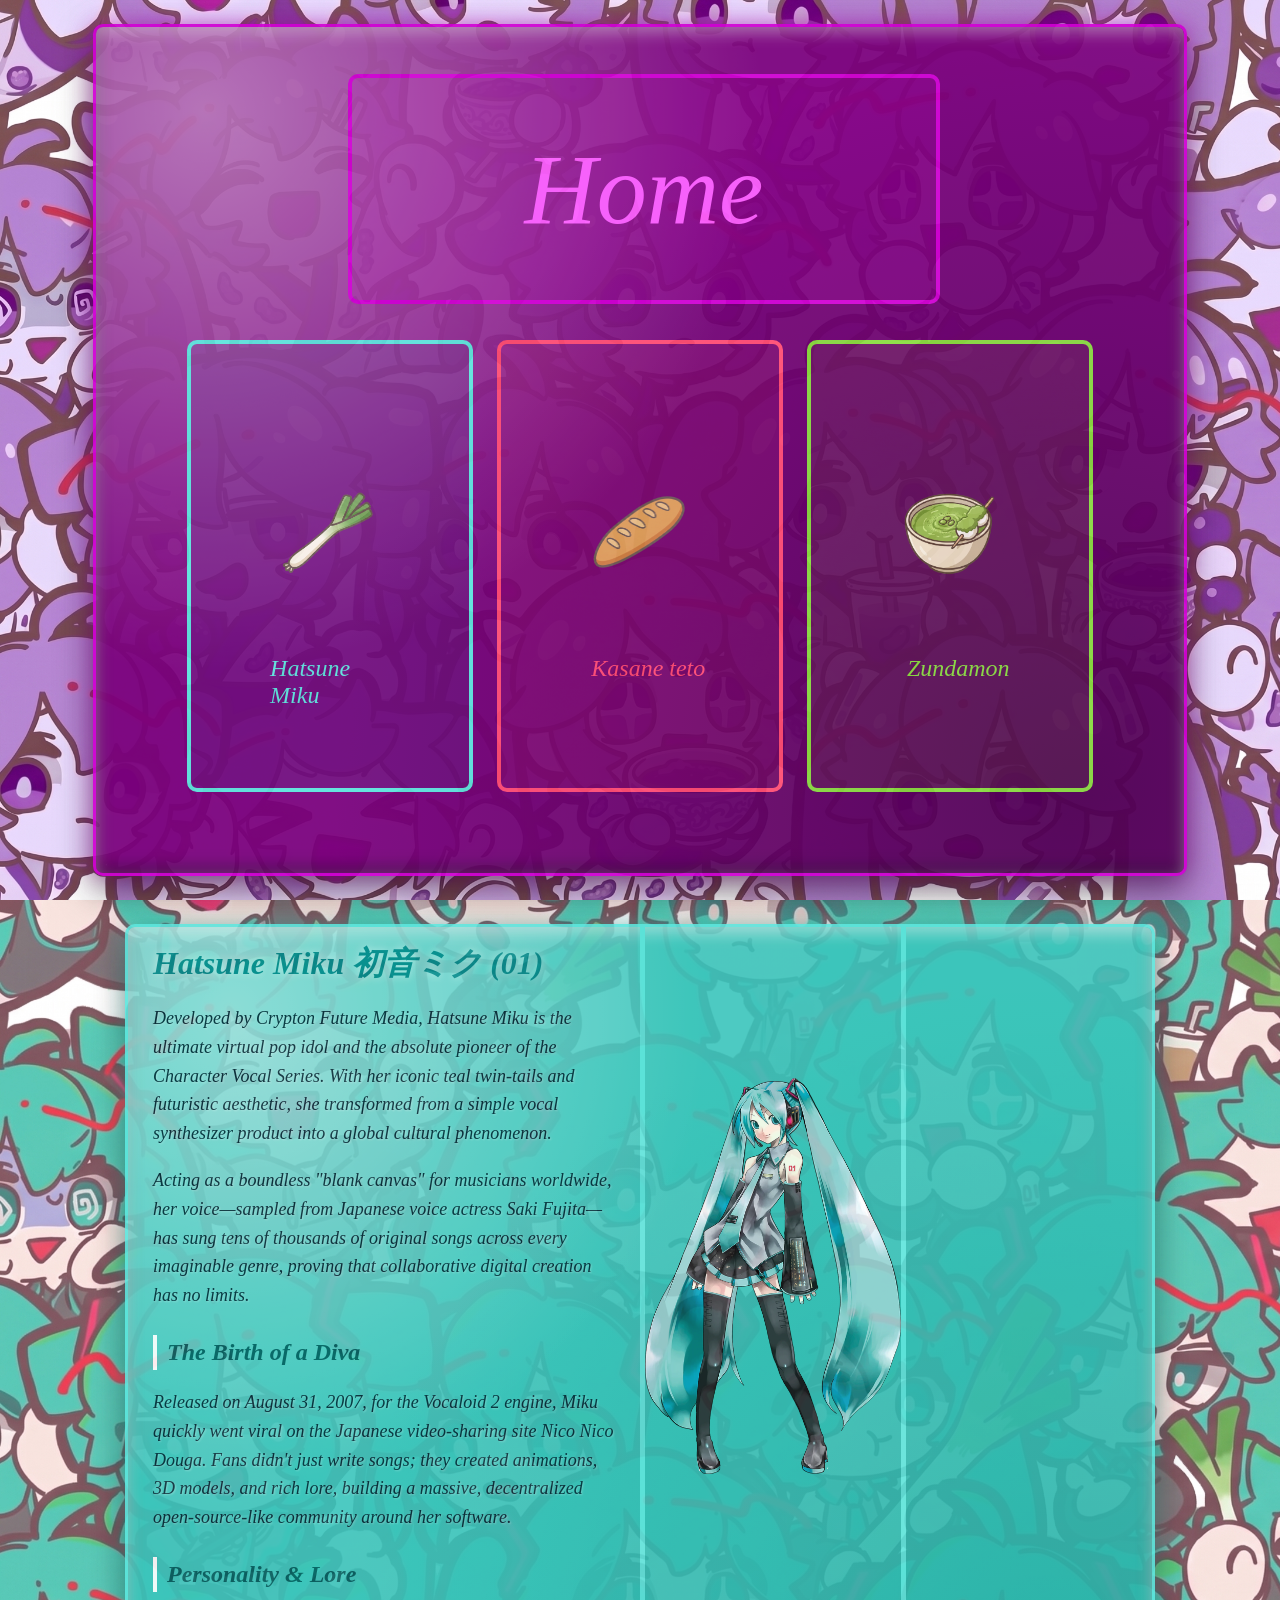
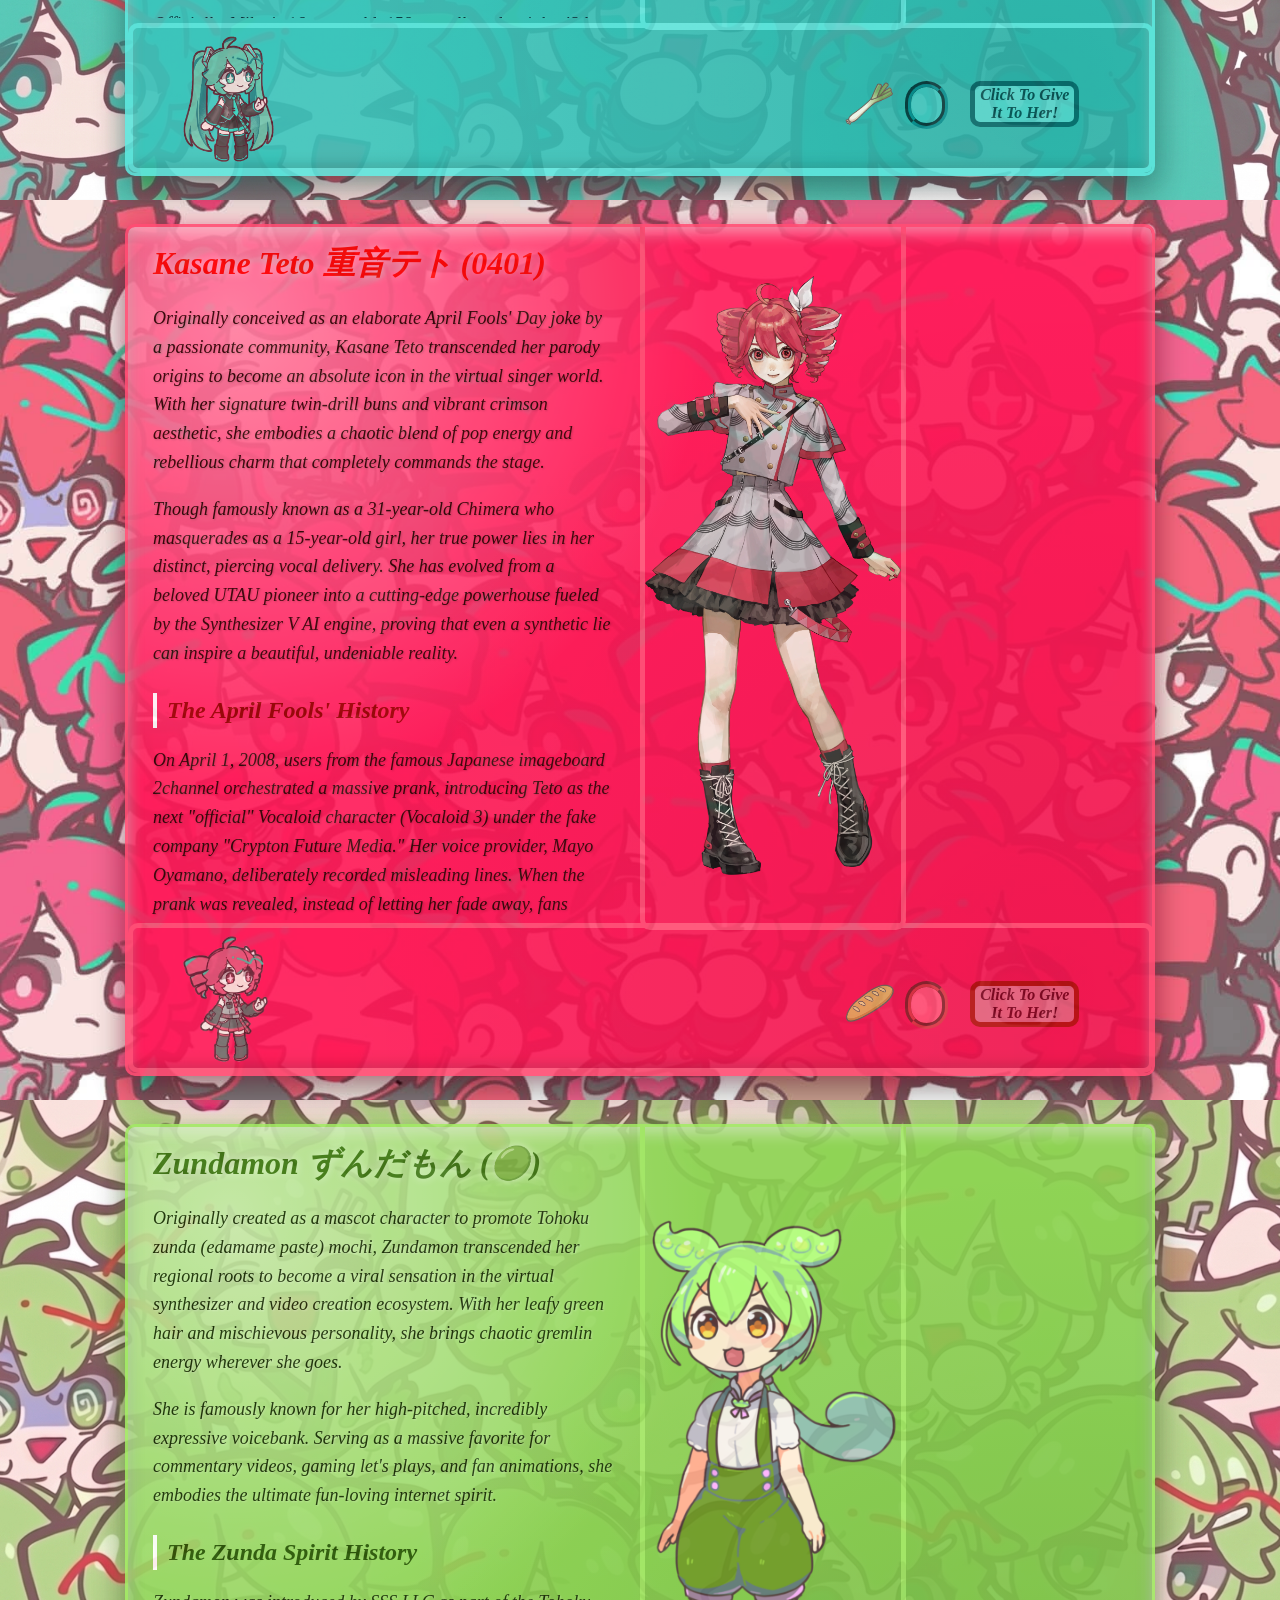
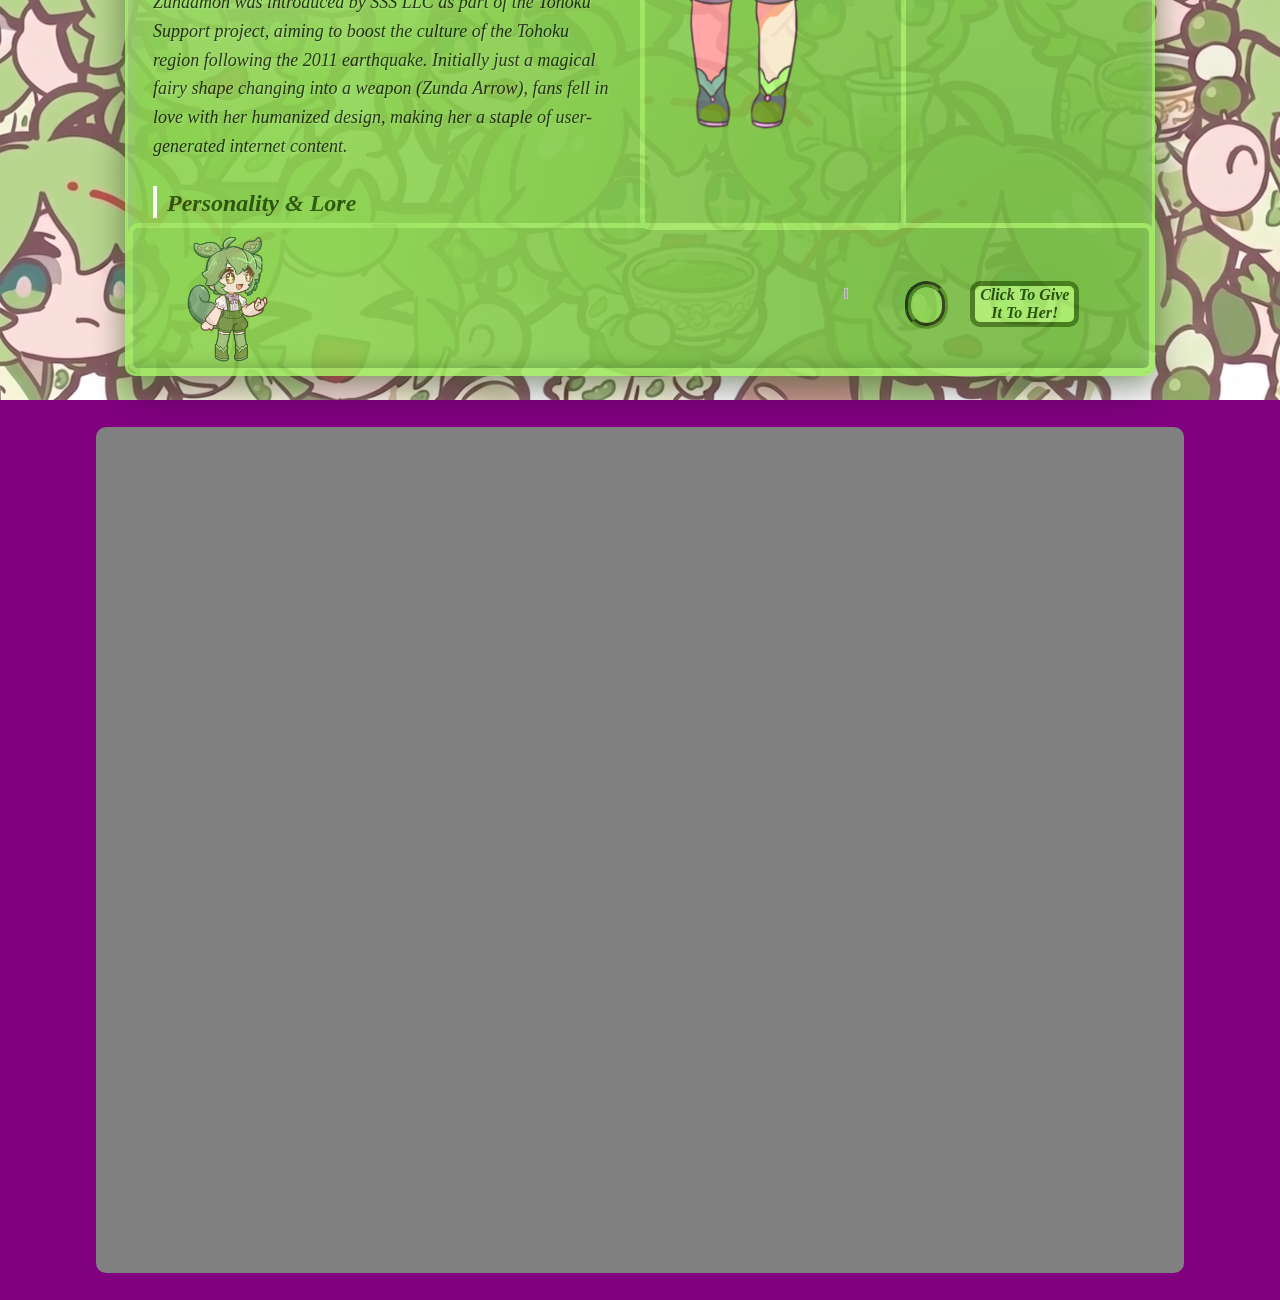
==== commit 76416d37: "Intro card degsin Is Done !!!" ====
--- a/index.html
+++ b/index.html
@@ -13,25 +13,25 @@
             <div id="div_intro" class="Vocal-Card">
                 <div id="Tanthim">
                     <div id="flexo">
-                        <div id="S-home">
+                        <a href="index.html" id="S-home">
                             <span id="B-home">Home</span>
-                        </div>
+                        </a>
                         <div id="grido">
-                            <div id="B-H-M" class="B-H-X">
+                            <a href="miku.html" id="B-H-M" class="B-H-X">
                                 <img src="images/item_M.png" alt="Item of miku">
                                 <span id="sp-M"> Hatsune Miku </span>
 
-                            </div>
-                            <div id="B-H-T" class="B-H-X">
+                            </a>
+                            <a href="teto.html" id="B-H-T" class="B-H-X">
                                 <img src="images/item_T.png" alt="Item of teto">
                                 <span id="sp-T"> Kasane teto </span>
 
-                            </div>
-                            <div id="B-H-Z" class="B-H-X">
+                            </a>
+                            <a href="zunda.html" id="B-H-Z" class="B-H-X">
                                 <img src="images/item_Z.png" alt="Item of zunda">
                                 <span id="sp-Z"> Zundamon </span>
 
-                            </div>
+                            </a>
 
                         </div>
                     </div>
--- a/style.css
+++ b/style.css
@@ -14,7 +14,8 @@
 }
 
 section#intro{
-    background-color: purple;
+    background-image: url(images/Purple_wall.png);
+    background-size: cover;
 }
 
 #Tanthim {
@@ -52,15 +53,26 @@
     width: 60%;
     height: 98%;
     left: 20%;
-    top: 2px;
+    top: -10px;
     border: 4px solid #d000d3;
     border-radius: 10px;
     font-size: 100px;
-    background-color: rgba(183, 0, 177, 0.08);
+    font-style: oblique;
+    color: #fc5fff;
+    background-color: rgba(183, 0, 177, 0.167);
+    
 
     display: flex;
     justify-content: center;
     align-items: center;
+
+    transition: all .2s linear;
+}
+
+#B-home:hover {
+    background-color: rgba(183, 0, 177, 0.407);
+    box-shadow: 0px 0px 8px rgba(255, 255, 255, 0.6);
+    transform: translateY(-5px);
 }
 
 .B-H-X {
@@ -73,14 +85,33 @@
 #B-H-M{
     border-color:#5ce5dc; 
     background-color: rgba(0, 139, 139, 0.08);
-}
+    transition: all .2s linear;
+}
+#B-H-M:hover{
+    background-color: rgba(0, 255, 255, 0.204);
+    box-shadow: 0px 0px 8px rgba(255, 255, 255, 0.6);
+    transform: translateY(-5px);
+}
+
 #B-H-T{
     border-color:#ff4b72; 
     background-color: rgba(255, 77, 109, 0.08);
+    transition: all .2s linear;
+}
+#B-H-T:hover{
+    background-color: rgba(255, 0, 47, 0.208);
+    box-shadow: 0px 0px 8px rgba(255, 255, 255, 0.6);
+    transform: translateY(-5px);
 }
 #B-H-Z{
     border-color:#88dd3e; 
     background-color: rgba(112, 224, 0, 0.08);
+    transition: all .2s linear;
+}
+#B-H-Z:hover{
+    background-color: rgba(128, 255, 0, 0.36);
+    box-shadow: 0px 0px 8px rgba(255, 255, 255, 0.6);
+    transform: translateY(-5px);
 }
 
 .B-H-X img {
@@ -99,19 +130,24 @@
     width: 45%;
     height: 45%;
     font-size: x-large;
+    font-style: oblique;
 }
 
 .B-H-X span#sp-M {
     left: 28.5%;
+    color:#5ce5dc; 
 }
 
 .B-H-X span#sp-T {
     left: 32.5%;
+    color:#ff4b72; 
 }
 
 .B-H-X span#sp-Z {
-    left: 34%;
-}
+    left: 34.5%;
+    color:#88dd3e; 
+}
+
 
 
 
@@ -330,10 +366,9 @@
     
 }
 
-/* 🛡️ بروتوكول تصغير قذيفة الإدامامي لزوندامون */
 #B-Z .item {
-    height: 28%; /* قمنا بتصغير الارتفاع من 55% إلى 35% لتبدو لطيفة ومتناسبة */
-    top: 57px;   /* تعديل مكان الارتفاع العلوي (Top) لكي تسير القذيفة بمحاذاة يدها تماماً ولا تطير في الهواء */
+    height: 28%;
+    top: 57px;
 }
 
 @keyframes itemMove {
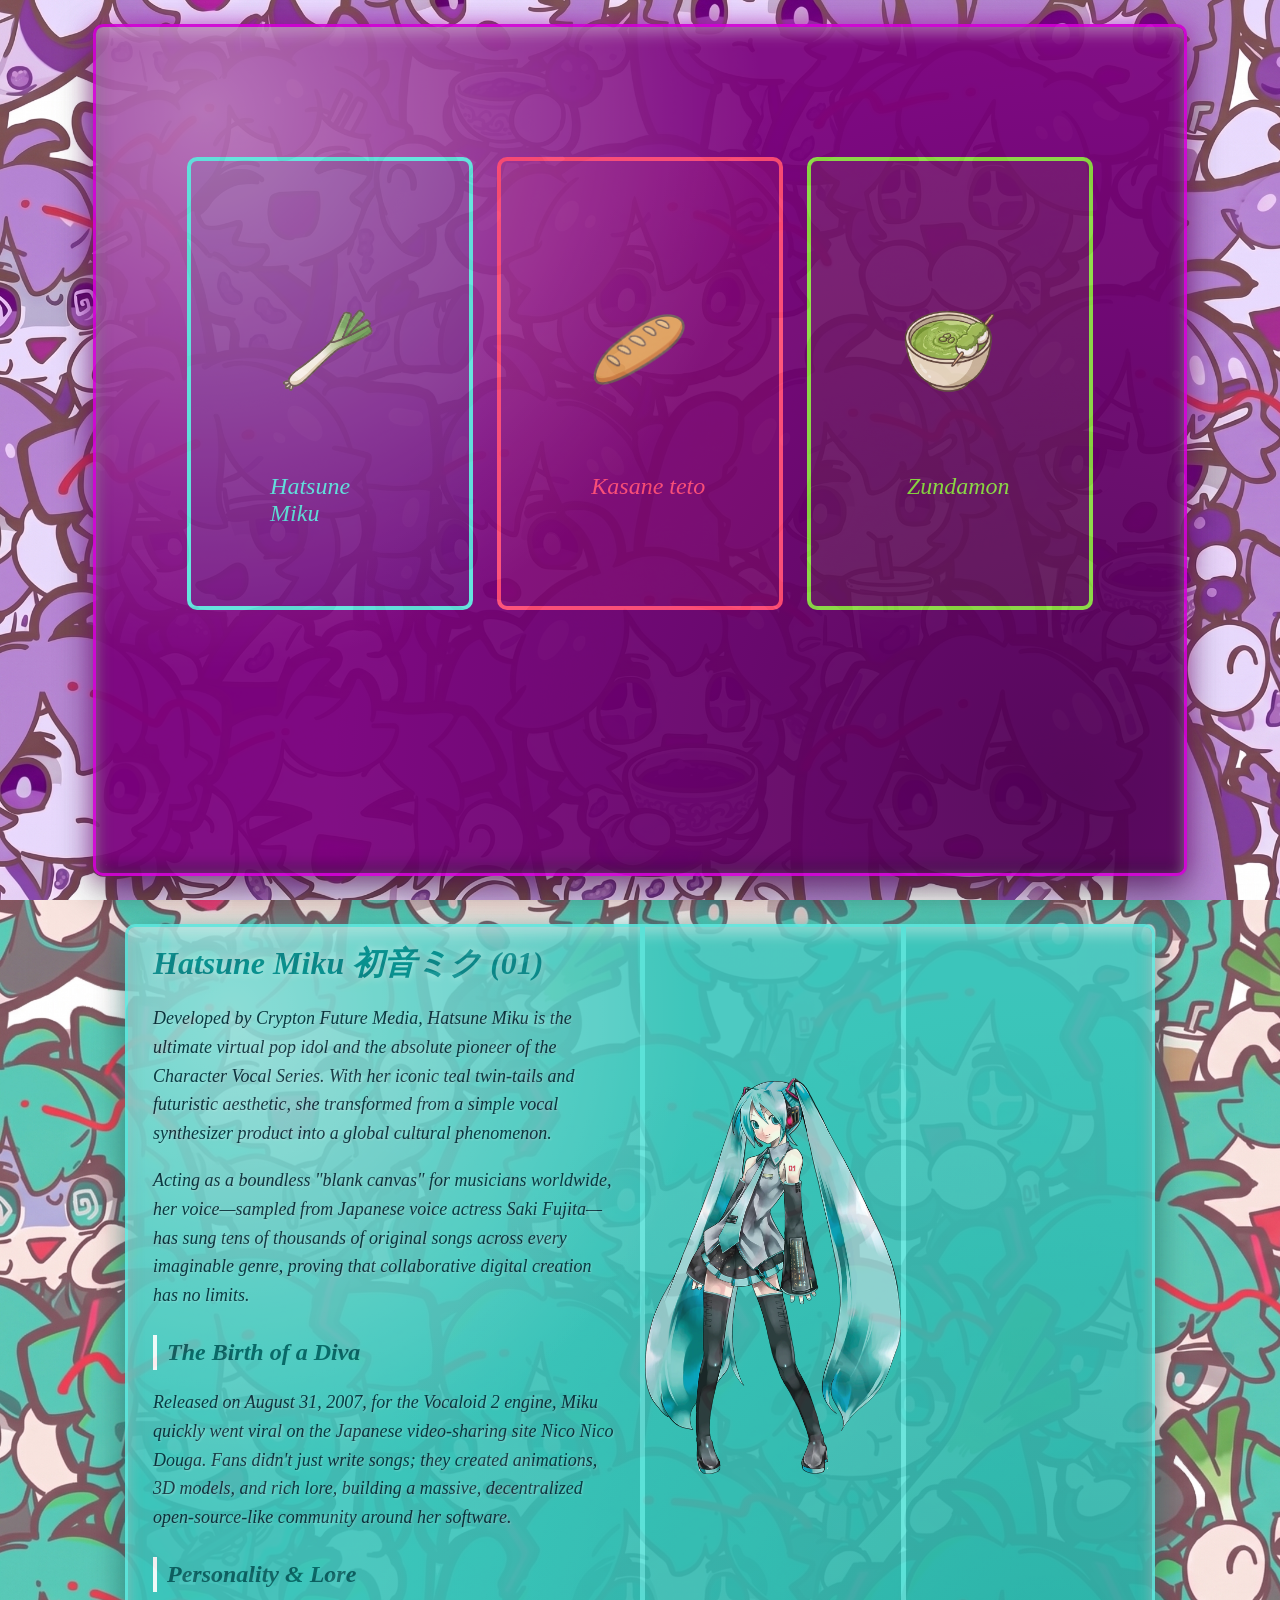
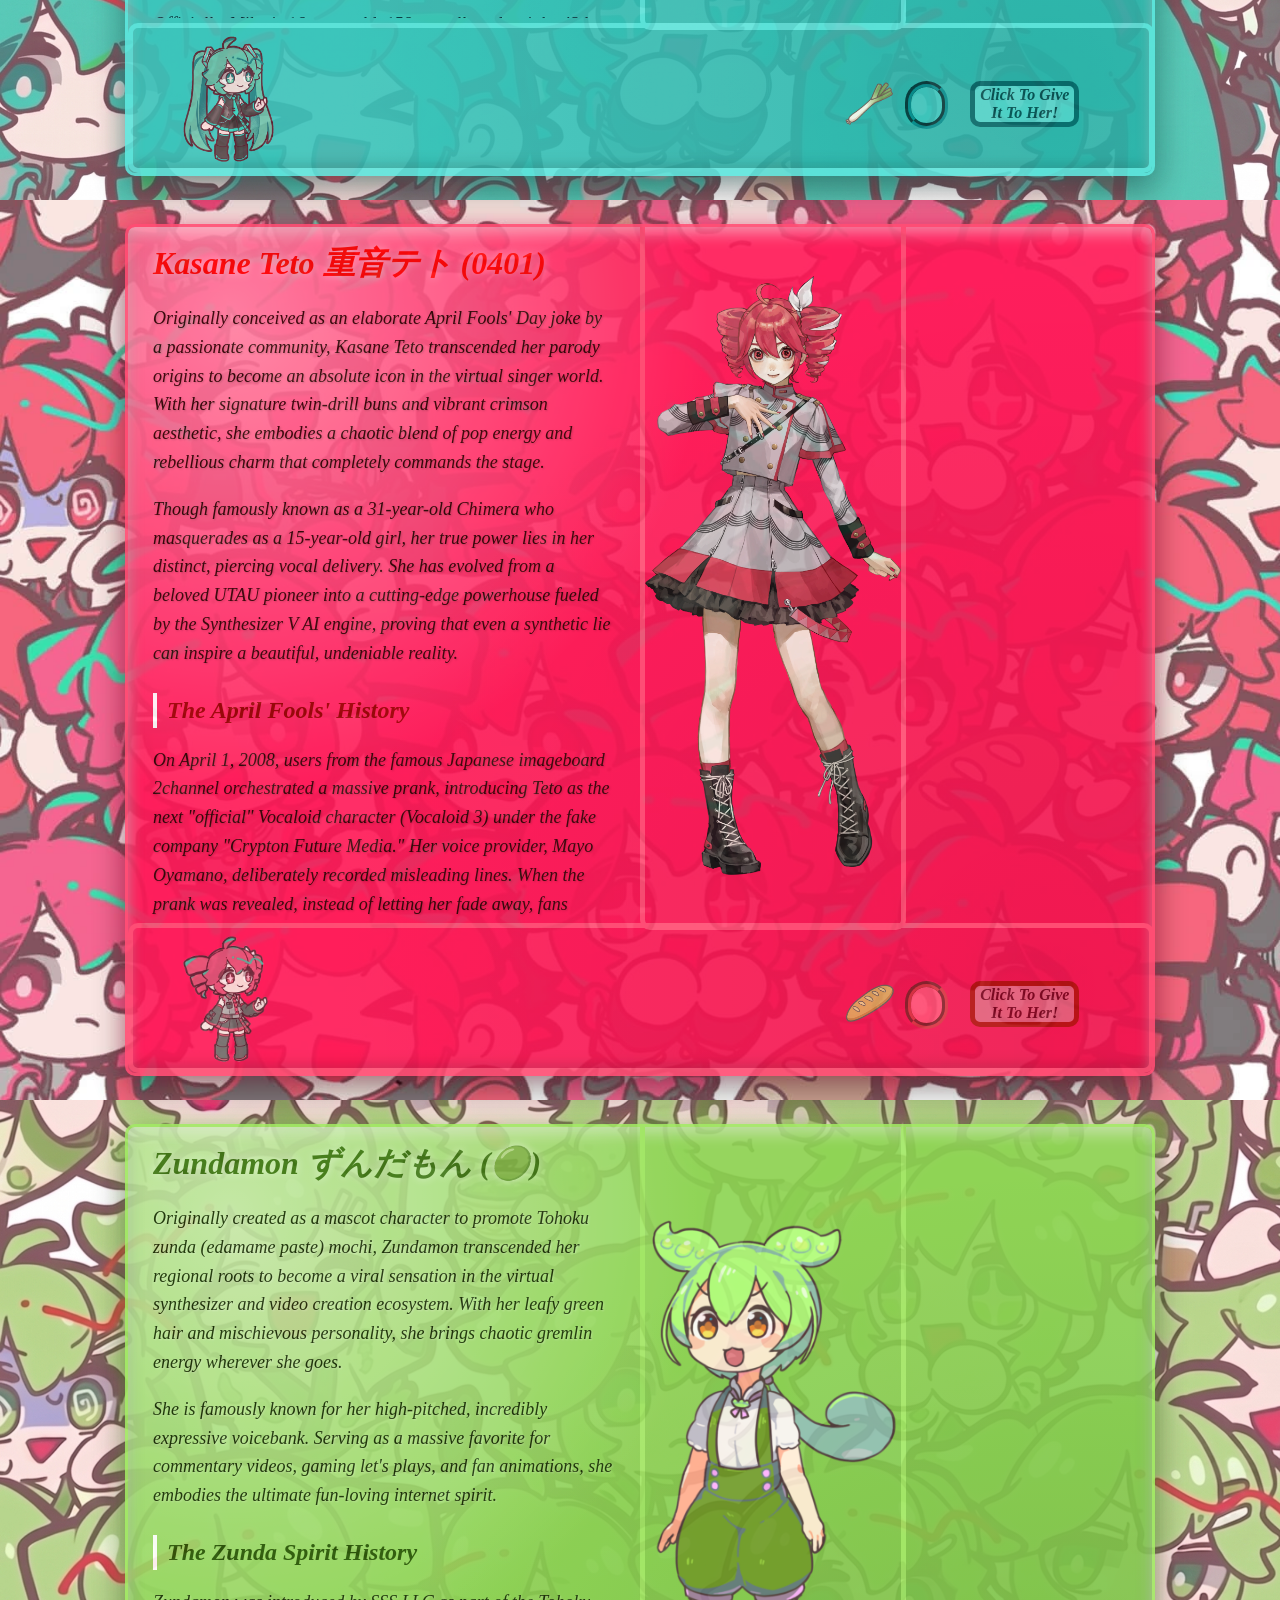
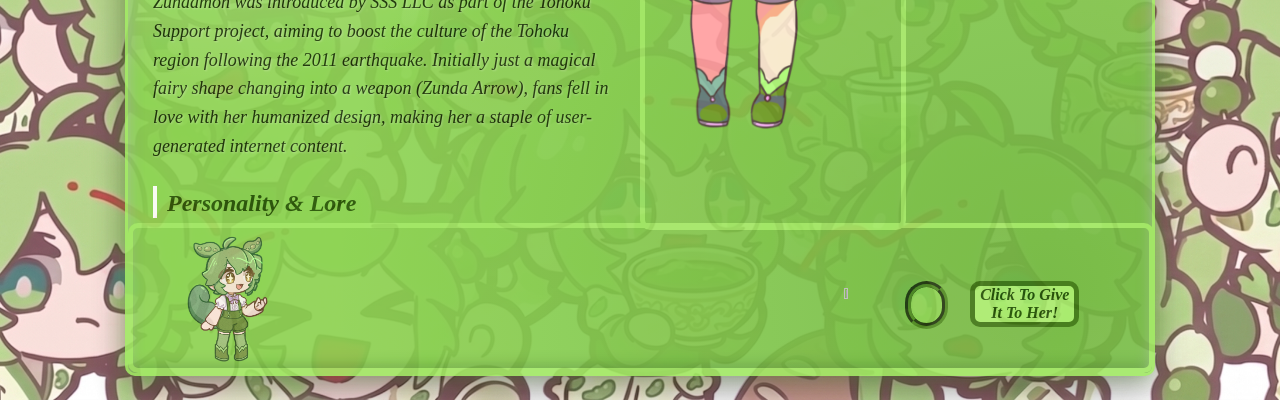
==== commit 4e4b908d: "ALL Done! ( Practice of CSS )" ====
--- a/index.html
+++ b/index.html
@@ -13,21 +13,19 @@
             <div id="div_intro" class="Vocal-Card">
                 <div id="Tanthim">
                     <div id="flexo">
-                        <a href="index.html" id="S-home">
-                            <span id="B-home">Home</span>
                         </a>
                         <div id="grido">
-                            <a href="miku.html" id="B-H-M" class="B-H-X">
+                            <a href="#s1M" id="B-H-M" class="B-H-X">
                                 <img src="images/item_M.png" alt="Item of miku">
                                 <span id="sp-M"> Hatsune Miku </span>
 
                             </a>
-                            <a href="teto.html" id="B-H-T" class="B-H-X">
+                            <a href="#s2T" id="B-H-T" class="B-H-X">
                                 <img src="images/item_T.png" alt="Item of teto">
                                 <span id="sp-T"> Kasane teto </span>
 
                             </a>
-                            <a href="zunda.html" id="B-H-Z" class="B-H-X">
+                            <a href="#s3Z" id="B-H-Z" class="B-H-X">
                                 <img src="images/item_Z.png" alt="Item of zunda">
                                 <span id="sp-Z"> Zundamon </span>
 
@@ -204,13 +202,6 @@
                 </div>
             </div>
         </section>
-
-
-        <section id="outro">
-            <div id="div_outro" class="Vocal-Card">
-
-            </div>
-        </section>
     </main>
 </body>
 </html>
--- a/style.css
+++ b/style.css
@@ -1,3 +1,7 @@
+html {
+    scroll-behavior: smooth;
+}
+
 body {
     margin: 0;
     padding: 0;
@@ -46,6 +50,8 @@
     display: grid;
     grid-template-columns: 30% 30% 30%;
     justify-content: space-evenly;
+    align-items: center;
+    margin-top: 7.5%;
 }
 
 #B-home {
@@ -149,10 +155,6 @@
 }
 
 
-
-
-
-
 section#s1M{
     background-image: url(images/Miku_Wall.png);
     background-size: cover;
@@ -166,10 +168,6 @@
 section#s3Z{
     background-image: url(images/Zundamon_Wall.png);
     background-size: cover;
-}
-
-section#outro{
-    background-color: purple;
 }
 
 .Vocal-Card{
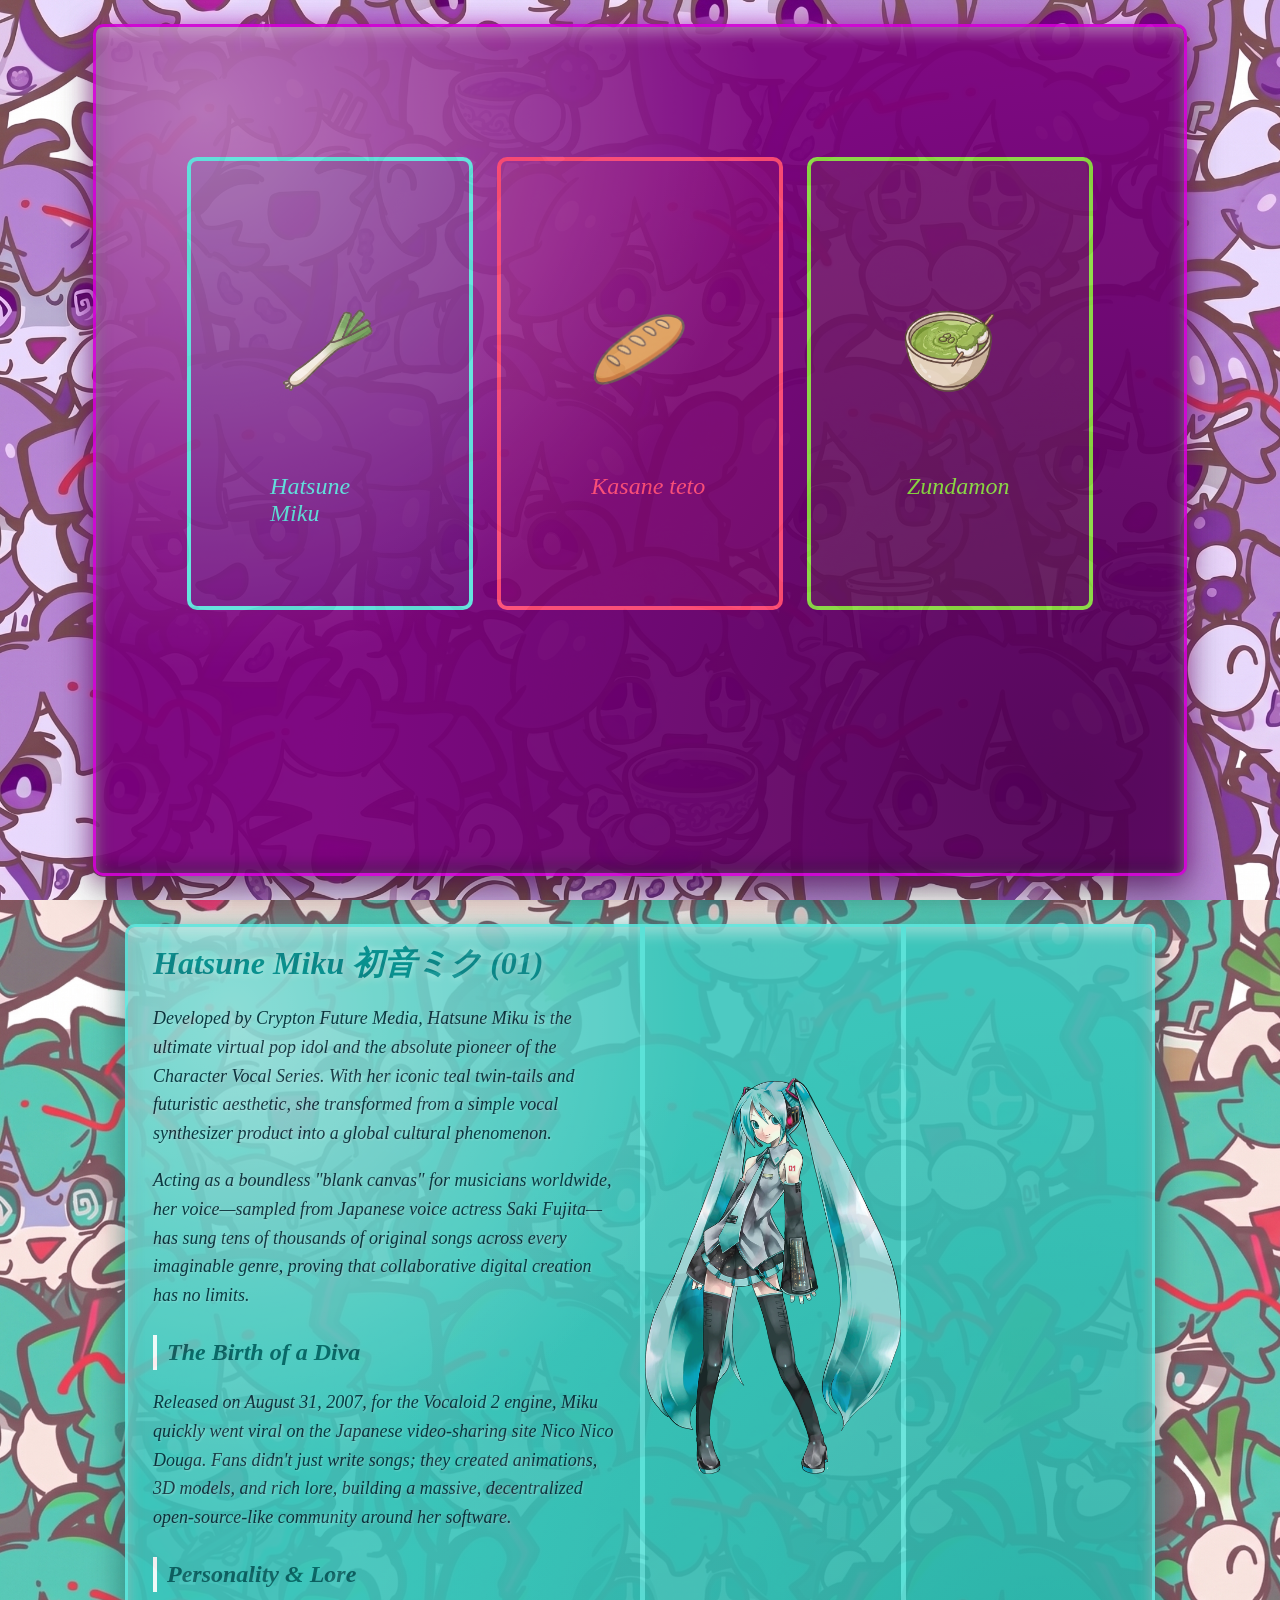
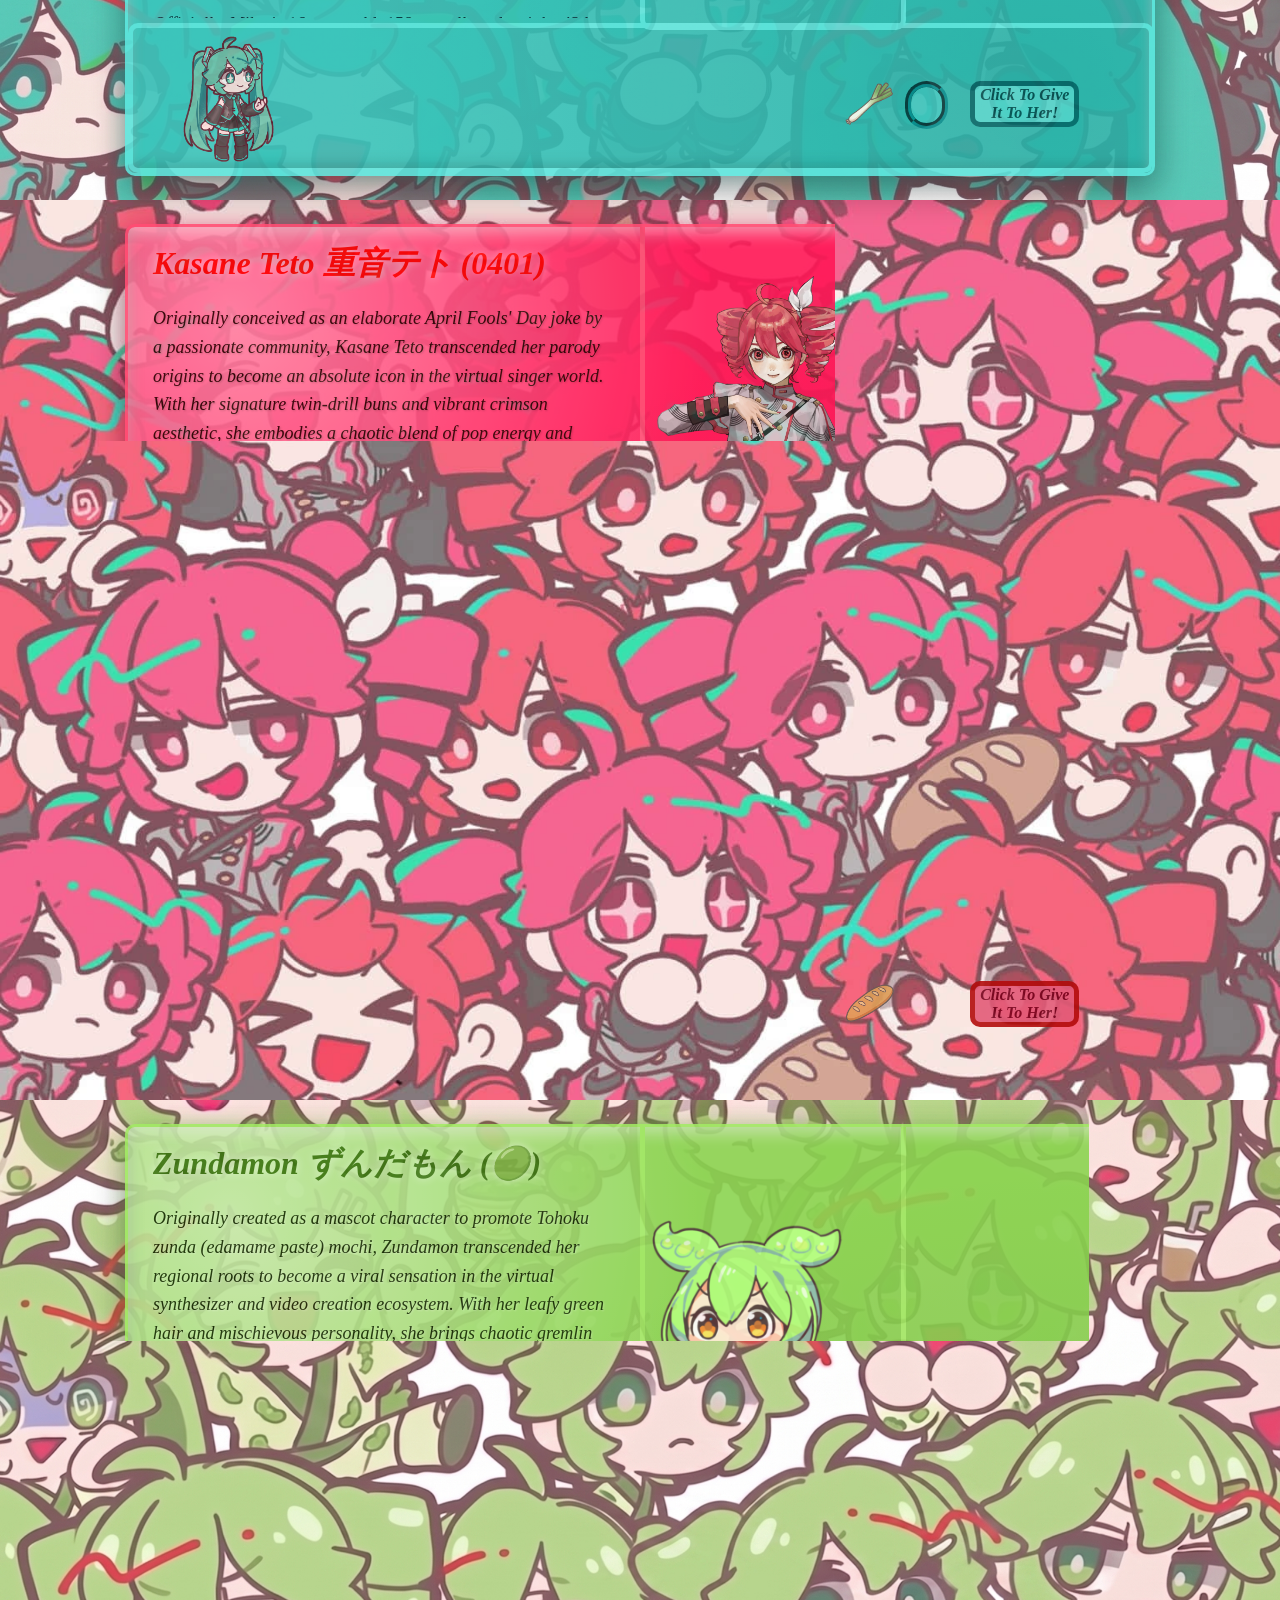
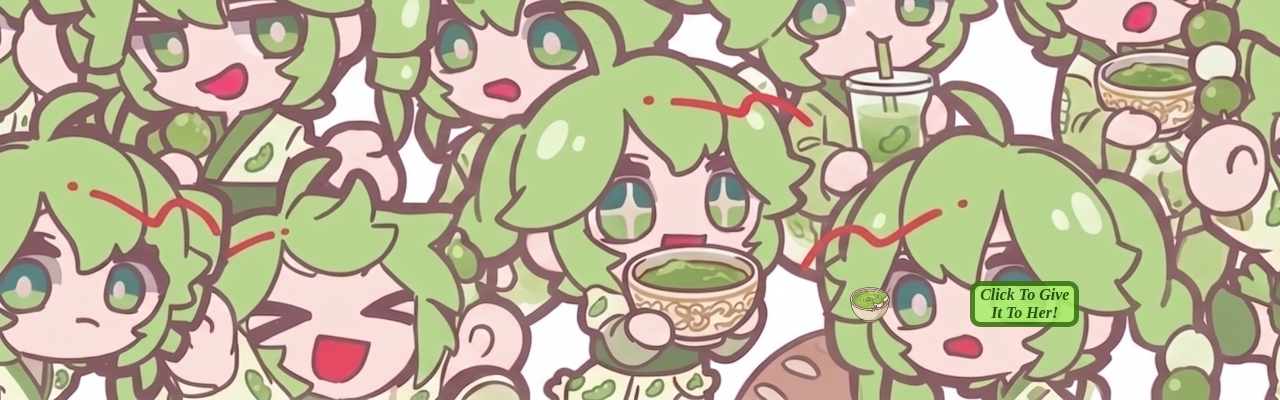
==== commit b90ac337: "Fixed to the rules of Couresra" ====
--- a/index.html
+++ b/index.html
@@ -8,12 +8,12 @@
     <title>Vocal</title>
 </head>
 <body>
+    <a class="skip-link" href="#grido">Skip to Main Content</a>
     <main>
         <section id="intro">
             <div id="div_intro" class="Vocal-Card">
                 <div id="Tanthim">
                     <div id="flexo">
-                        </a>
                         <div id="grido">
                             <a href="#s1M" id="B-H-M" class="B-H-X">
                                 <img src="images/item_M.png" alt="Item of miku">
@@ -82,7 +82,7 @@
 
                 </div>
                 <div id="B-M" class="bottom">
-                    <img class="chibi" src="images/miku_Chibi.png">
+                    <img class="chibi" src="images/miku_Chibi.png" alt="Miku Chibi">
                     
                     <input type="checkbox" id="feed-trigger-M" style="display:none">
                     
@@ -91,7 +91,7 @@
                         <span id="text-M"> Click To Give It To Her!</span>
                     </div>
                     
-                    <img class="item" src="images/item_M.png">
+                    <img class="item" src="images/item_M.png" alt="Item of Miku">
                 </div>
             </div>
         </section>
@@ -128,7 +128,7 @@
             </div>
 
                <div class="center-column">
-                <img id="T-img" alt="Hatsune Miku" src="images/Teto.webp" width="100%" height="88%">
+                <img id="T-img" alt="Kasane Teto" src="images/Teto.webp" width="100%" height="88%">
 
                </div>
 
@@ -137,14 +137,14 @@
                </div>
 
                 <div id="B-T" class="bottom">
-                    <img class="chibi" src="images/teto_Chibi.png">
+                    <img class="chibi" src="images/teto_Chibi.png" alt="Teto Chibi">
                     <input type="checkbox" id="feed-trigger" style="display:none">
                     <div class="S-of-T">
                         <label id="click-T" for="feed-trigger" ></label>
                         <span id="text-T"> Click To Give It To Her!</span>
                     </div>
                     
-                    <img class="item" src="images/item_T.png">
+                    <img class="item" src="images/item_T.png" alt="Item of Teto">
                 </div>
             </div>
         </section>
@@ -189,7 +189,7 @@
 
                 </div>
                 <div id="B-Z" class="bottom">
-                    <img class="chibi" src="images/zunda_Chibi.png">
+                    <img class="chibi" src="images/zunda_Chibi.png" alt="Zundamon Chibi">
                     
                     <input type="checkbox" id="feed-trigger-Z" style="display:none">
                     
@@ -198,7 +198,7 @@
                         <span id="text-Z"> Click To Give It To Her!</span>
                     </div>
                     
-                    <img class="item" src="images/Item_Z.png" width="2%" height="1%">
+                    <img class="item" src="images/item_Z.png" width="2%" height="1%" alt="Item of Zundamon">
                 </div>
             </div>
         </section>
--- a/style.css
+++ b/style.css
@@ -6,6 +6,17 @@
     margin: 0;
     padding: 0;
     overflow-x: hidden;
+}
+
+.skip-link {
+    position: absolute;
+    top: -100px;
+    z-index: 9999;
+    text-decoration: none;
+}
+
+.skip-link:focus {
+    top: 20px;
 }
 
 section{
@@ -448,6 +459,7 @@
 .center-column img {
     width: 100%;
     height: 101%;
+    padding: 0px;
     object-fit: contain; 
     border-style: solid;
     border-width: 5px;
@@ -705,3 +717,6 @@
     text-shadow: 0 0 5px rgba(255, 255, 255, 0.8);
 }
 
+ul li:nth-child(even) {
+    color: rgba(255, 255, 255, 0.6);
+}
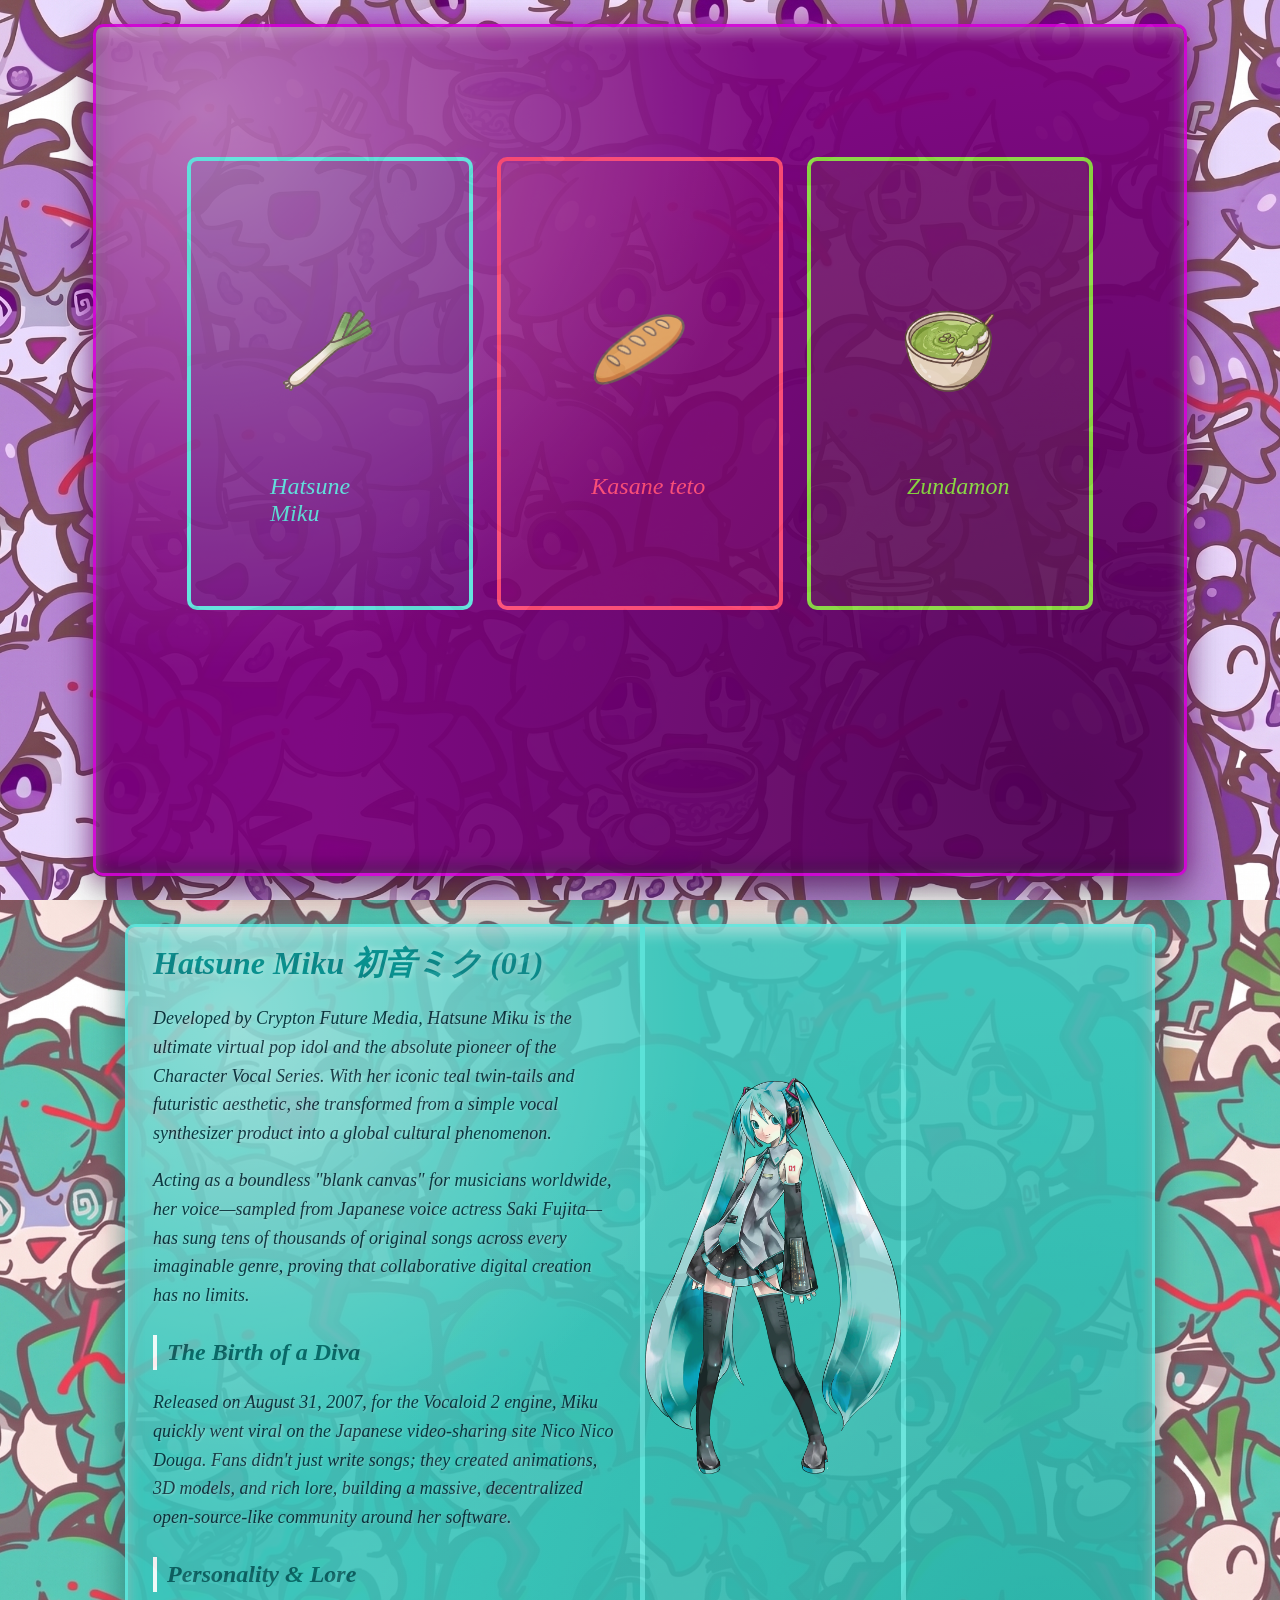
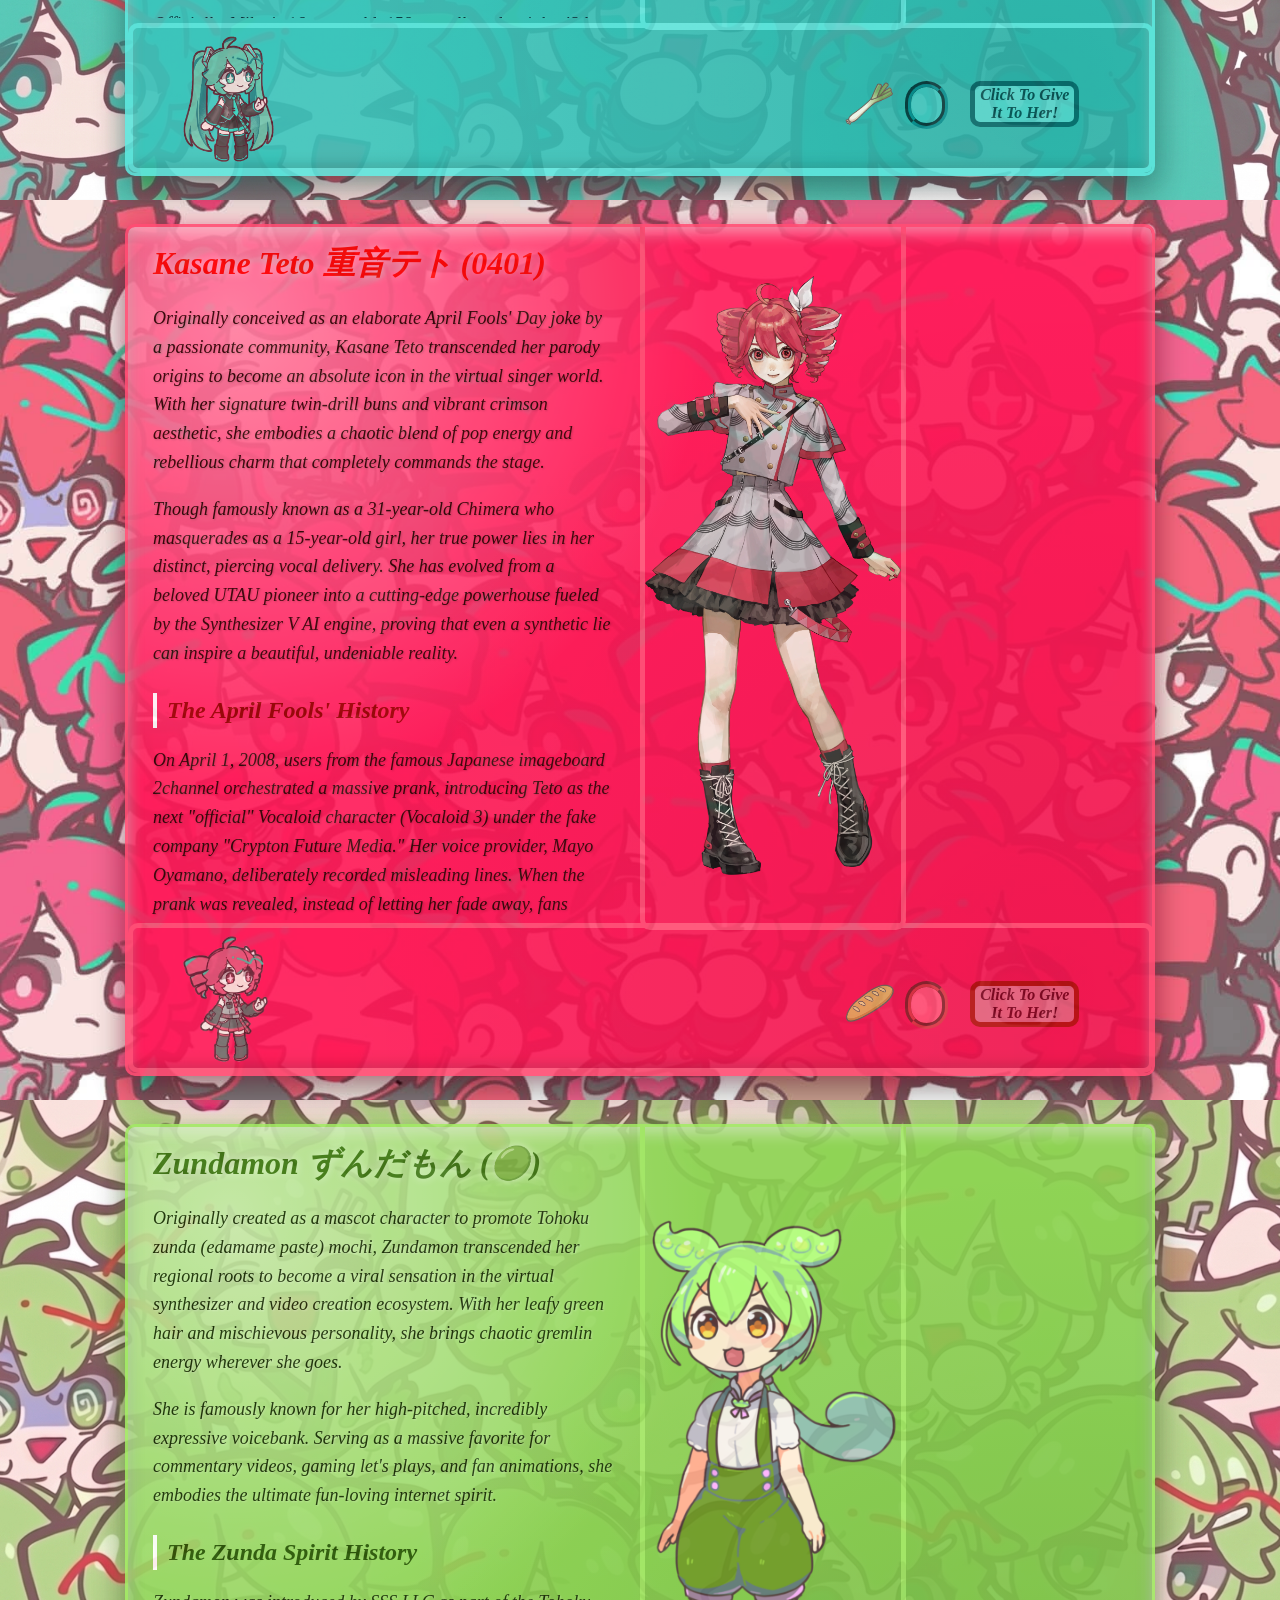
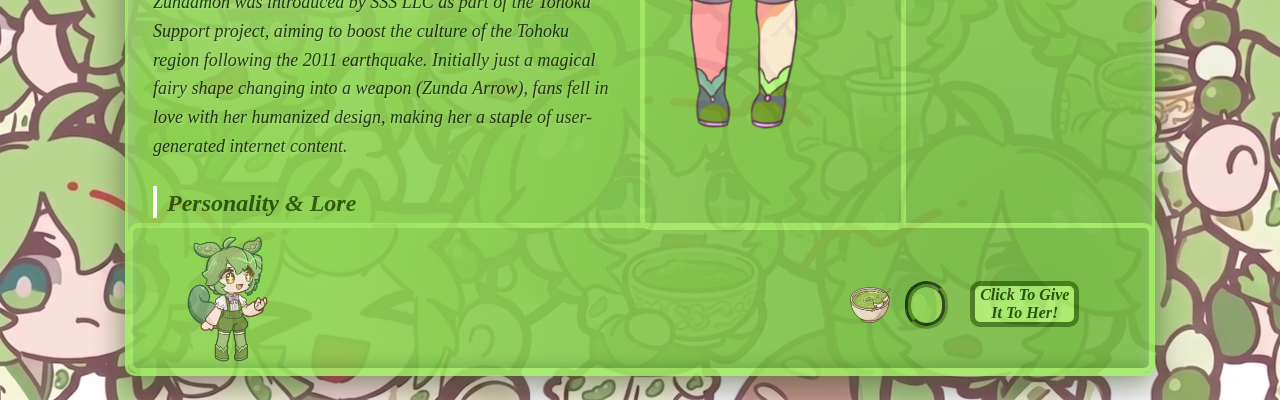
==== commit 37515552: "Why the deploy not working?" ====
--- a/index.html
+++ b/index.html
@@ -1,5 +1,5 @@
 <!DOCTYPE html>
-<!--Hell Yeah-->
+<!-- Hell Yeah -->
 <html lang="en">
 <head>
     <link rel="icon" type="image/png" href="images/Uta.jpg">
--- a/style.css
+++ b/style.css
@@ -11,10 +11,14 @@
 .skip-link {
     position: absolute;
     top: -100px;
+    left: 20px;
+    background-color: #d000d3;
+    color: white;
+    padding: 10px;
+    border-radius: 5px;
+    text-decoration: none;
     z-index: 9999;
-    text-decoration: none;
-}
-
+}
 .skip-link:focus {
     top: 20px;
 }
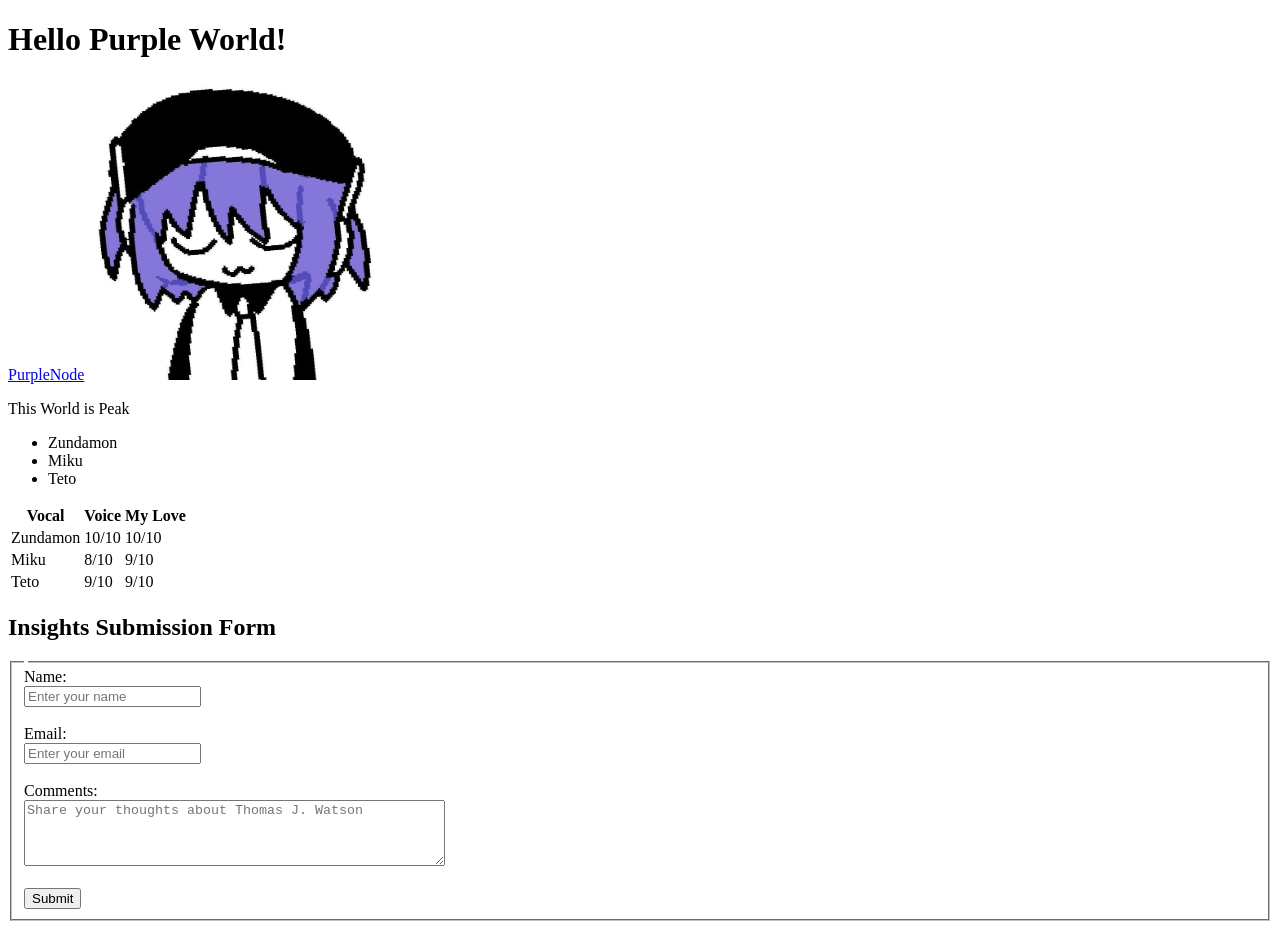
==== commit b05094a6: "Return To original Page & Deploy AzezalNode-proto" ====
--- a/index.html
+++ b/index.html
@@ -1,207 +1,66 @@
-<!DOCTYPE html>
-<!-- Hell Yeah -->
-<html lang="en">
-<head>
-    <link rel="icon" type="image/png" href="images/Uta.jpg">
-    <meta charset="UTF-8">
-    <link rel="stylesheet" href="style.css">
-    <title>Vocal</title>
-</head>
-<body>
-    <a class="skip-link" href="#grido">Skip to Main Content</a>
-    <main>
-        <section id="intro">
-            <div id="div_intro" class="Vocal-Card">
-                <div id="Tanthim">
-                    <div id="flexo">
-                        <div id="grido">
-                            <a href="#s1M" id="B-H-M" class="B-H-X">
-                                <img src="images/item_M.png" alt="Item of miku">
-                                <span id="sp-M"> Hatsune Miku </span>
+<!doctype html>
+<html>
+    <head>
+        <title>PurpleNode</title>
+    </head>
 
-                            </a>
-                            <a href="#s2T" id="B-H-T" class="B-H-X">
-                                <img src="images/item_T.png" alt="Item of teto">
-                                <span id="sp-T"> Kasane teto </span>
+    <body>
+        <h1>Hello Purple World!</h1>
+        <a href="https://purplenode.xyz/">PurpleNode</a>
+        <img src="Purple_logo.jpg" width="300" height="300">
+        <p>This World is Peak</p>
 
-                            </a>
-                            <a href="#s3Z" id="B-H-Z" class="B-H-X">
-                                <img src="images/item_Z.png" alt="Item of zunda">
-                                <span id="sp-Z"> Zundamon </span>
+        <ul>
+            <li>Zundamon</li>
+            <li>Miku</li>
+            <li>Teto</li>
+        </ul>
 
-                            </a>
+        <table>
+            <tr>
+                <th>Vocal</th>
+                <th>Voice</th>
+                <th>My Love</th>
+            </tr>
 
-                        </div>
-                    </div>
-                </div>
-                
+            <tr>
+                <td>Zundamon</td>
+                <td>10/10</td>
+                <td>10/10</td>
+            </tr>
+            <tr>
+                <td>Miku</td>
+                <td>8/10</td>
+                <td>9/10</td>
+            </tr>
+            <tr>
+                <td>Teto</td>
+                <td>9/10</td>
+                <td>9/10</td>
+            </tr>
+        </table>
 
-            </div>
-        </section>
+            <h2>Insights Submission Form</h2>
+    <form action="/submit-feedback" method="POST">
+        <fieldset>
+            <legend></legend>
+    
+            <!-- Name Field -->
+            <label for="name">Name:</label><br>
+            <input type="text" id="name" name="name" placeholder="Enter your name" required><br><br>
+    
+            <!-- Email Field -->
+            <label for="email">Email:</label><br>
+            <input type="email" id="email" name="email" placeholder="Enter your email" required><br><br>
+    
+            <!-- Comments Field -->
+            <label for="comments">Comments:</label><br>
+            <textarea id="comments" name="comments" rows="4" cols="50" placeholder="Share your thoughts about Thomas J. Watson"></textarea><br><br>
+    
+            <!-- Submit Button -->
+            <button type="submit">Submit</button>
+        </fieldset>
+    </form>
 
-
-        <section id="s1M">
-            <div id="d1M" class="Vocal-Card">
-                <div id="L-M" class="left-column">
-                    <span class="M-H"> Hatsune Miku </span>
-                    <span class="M-H">初音ミク (01)</span>
-                    
-                    <p class="M-desc">Developed by Crypton Future Media, Hatsune Miku is the ultimate virtual pop idol and the absolute pioneer of the Character Vocal Series. With her iconic teal twin-tails and futuristic aesthetic, she transformed from a simple vocal synthesizer product into a global cultural phenomenon.</p>
-
-                    <p class="M-desc">Acting as a boundless "blank canvas" for musicians worldwide, her voice—sampled from Japanese voice actress Saki Fujita—has sung tens of thousands of original songs across every imaginable genre, proving that collaborative digital creation has no limits.</p>
-                    
-                    <h3 class="M-subheading">The Birth of a Diva</h3>
-                    <p class="M-desc">Released on August 31, 2007, for the Vocaloid 2 engine, Miku quickly went viral on the Japanese video-sharing site Nico Nico Douga. Fans didn't just write songs; they created animations, 3D models, and rich lore, building a massive, decentralized open-source-like community around her software.</p>
-
-                    <h3 class="M-subheading">Personality & Lore</h3>
-                    <p class="M-desc">Officially, Miku is 16 years old, 158 cm tall, and weighs 42 kg. Beyond that, her personality is entirely shaped by the creators who use her. Her absolute signature item is the Spring Onion (Negi), a legendary meme born from the viral "Ievan Polkka" video. She stands as a symbol of infinite creative potential.</p>
-
-                    <h3 class="M-subheading">Legacy & Impact</h3>
-                    <p class="M-desc">Miku's legacy is literally history in the making. She has sold out live 3D holographic concerts worldwide (Miku Expo, Magical Mirai), opened for Lady Gaga, and performed at Coachella. She essentially built the foundation for the entire modern VTuber and virtual singer industry.</p>
-
-                    <h3 class="M-subheading">The Piapro NT Era</h3>
-                    <p class="M-desc">In a bold evolution, Crypton Future Media transitioned Miku away from Yamaha's Vocaloid engine. With the release of Hatsune Miku NT (New Type), she now operates on Crypton's proprietary Piapro Studio engine, utilizing advanced vocal expression technologies to keep her voice fresh for the next generation of creators.</p>
-
-                    <h3 class="M-subheading">Supported Engines</h3>
-                    <ul id="M-negi-list">
-                        <li>Vocaloid 2, 3, & 4 Engines</li>
-                        <li>Piapro Studio (V4X & NT)</li>
-                        <li>Project DIVA (Rhythm Game Heritage)</li> 
-                    </ul>
-
-                </div>
-                <div class="center-column">
-                    <img id="M-img" alt="Hatsune Miku" src="images/Miku.webp" width="100%" height="88%">
-
-
-                </div>
-                <div class="right-column">
-                    <iframe data-testid="embed-iframe" style="border-radius:12px" src="https://open.spotify.com/embed/artist/6pNgnvzBa6Bthsv8SrZJYl?utm_source=generator&si=6567dff30a3f44b3" frameBorder="0" allowfullscreen="" allow="autoplay; clipboard-write; encrypted-media; fullscreen; picture-in-picture" loading="lazy"></iframe>
-
-
-
-                </div>
-                <div id="B-M" class="bottom">
-                    <img class="chibi" src="images/miku_Chibi.png" alt="Miku Chibi">
-                    
-                    <input type="checkbox" id="feed-trigger-M" style="display:none">
-                    
-                    <div class="S-of-M">
-                        <label id="click-M" for="feed-trigger-M"></label>
-                        <span id="text-M"> Click To Give It To Her!</span>
-                    </div>
-                    
-                    <img class="item" src="images/item_M.png" alt="Item of Miku">
-                </div>
-            </div>
-        </section>
-
-
-        <section id="s2T">
-            <div id="d2T" class="Vocal-Card">
-               <div id="L-T" class="left-column">
-                <span class="T-H"> Kasane Teto </span>
-                <span class="T-H">重音テト (0401)</span>
-                
-                <p class="T-desc">Originally conceived as an elaborate April Fools' Day joke by a passionate community, Kasane Teto transcended her parody origins to become an absolute icon in the virtual singer world. With her signature twin-drill buns and vibrant crimson aesthetic, she embodies a chaotic blend of pop energy and rebellious charm that completely commands the stage.</p>
-
-                <p class="T-desc">Though famously known as a 31-year-old Chimera who masquerades as a 15-year-old girl, her true power lies in her distinct, piercing vocal delivery. She has evolved from a beloved UTAU pioneer into a cutting-edge powerhouse fueled by the Synthesizer V AI engine, proving that even a synthetic lie can inspire a beautiful, undeniable reality.</p>
-                
-                <h3 class="T-subheading">The April Fools' History</h3>
-                <p class="T-desc">On April 1, 2008, users from the famous Japanese imageboard 2channel orchestrated a massive prank, introducing Teto as the next "official" Vocaloid character (Vocaloid 3) under the fake company "Crypton Future Media." Her voice provider, Mayo Oyamano, deliberately recorded misleading lines. When the prank was revealed, instead of letting her fade away, fans rescued her data and integrated her voice into the newly released UTAU freeware, birthing her legendary status.</p>
-
-                <h3 class="T-subheading">Personality & Lore</h3>
-                <p class="T-desc">Teto's personality is widely celebrated by the fandom as classic tsundere—often easily annoyed but fiercely loyal to her creators. Her absolute favorite food is French bread (Baguette), which has become a staple of her identity. Her twin-drill hair is famously joked by fans to be actual spinning drills capable of digital destruction! Furthermore, her canonical Chimera lore suggests she possesses wings and a tail, though they are rarely seen on stage.</p>
-
-                <h3 class="T-subheading">Legacy & Impact</h3>
-                <p class="T-desc">From her humble 2channel VIPPER origins to performing at live holographic concerts, Teto has shattered the boundaries of user-generated content. Anthems like "Yoshiwara Lament" and "Faking of Neon" solidified her status as the undisputed Queen of UTAU, bridging the gap between internet meme culture and professional vocal synthesis.</p>
-
-                <h3 class="T-subheading">The Synthesizer V AI Era</h3>
-                <p class="T-desc">In 2023, for her 15th anniversary, Teto achieved the ultimate digital resurrection. Under the supervision of Twindrill, she was officially adapted into the commercial Synthesizer V AI engine developed by Dreamtonics. This upgrade transformed her from a notoriously difficult-to-tune, robotic voicebank into an incredibly realistic, emotionally expressive diva capable of competing with the industry's biggest names, while preserving her unique vocal grit.</p>
-
-                <h3 class="T-subheading">Supported Engines</h3>
-                <ul id="T-bread-list">
-                    <li>UTAU Engine</li>
-                    <li>Synthesizer V AI</li>
-                    <li>VoicePeak (Text-to-Speech Model)</li> 
-                </ul>
-            </div>
-
-               <div class="center-column">
-                <img id="T-img" alt="Kasane Teto" src="images/Teto.webp" width="100%" height="88%">
-
-               </div>
-
-               <div class="right-column">
-                <iframe data-testid="embed-iframe" style="border-radius:12px" src="https://open.spotify.com/embed/artist/4JX0GdKx8EduY2Ck7qac4H?utm_source=generator&si=8b7e5063b1ae4ace" frameBorder="0" allowfullscreen="" allow="autoplay; clipboard-write; encrypted-media; fullscreen; picture-in-picture" loading="lazy"></iframe>
-               </div>
-
-                <div id="B-T" class="bottom">
-                    <img class="chibi" src="images/teto_Chibi.png" alt="Teto Chibi">
-                    <input type="checkbox" id="feed-trigger" style="display:none">
-                    <div class="S-of-T">
-                        <label id="click-T" for="feed-trigger" ></label>
-                        <span id="text-T"> Click To Give It To Her!</span>
-                    </div>
-                    
-                    <img class="item" src="images/item_T.png" alt="Item of Teto">
-                </div>
-            </div>
-        </section>
-
-
-        <section id="s3Z">
-            <div id="d3Z" class="Vocal-Card">
-                <div id="L-Z" class="left-column">
-                    <span class="Z-H"> Zundamon </span>
-                    <span class="Z-H">ずんだもん (🟢)</span>
-                    
-                    <p class="Z-desc">Originally created as a mascot character to promote Tohoku zunda (edamame paste) mochi, Zundamon transcended her regional roots to become a viral sensation in the virtual synthesizer and video creation ecosystem. With her leafy green hair and mischievous personality, she brings chaotic gremlin energy wherever she goes.</p>
-
-                    <p class="Z-desc">She is famously known for her high-pitched, incredibly expressive voicebank. Serving as a massive favorite for commentary videos, gaming let's plays, and fan animations, she embodies the ultimate fun-loving internet spirit.</p>
-                    
-                    <h3 class="Z-subheading">The Zunda Spirit History</h3>
-                    <p class="Z-desc">Zundamon was introduced by SSS LLC as part of the Tohoku Support project, aiming to boost the culture of the Tohoku region following the 2011 earthquake. Initially just a magical fairy shape changing into a weapon (Zunda Arrow), fans fell in love with her humanized design, making her a staple of user-generated internet content.</p>
-
-                    <h3 class="Z-subheading">Personality & Lore</h3>
-                    <p class="Z-desc">Zundamon has a classic "stubborn but lovable" personality, often trying to act tough but failing in the funniest ways possible. Her absolute favorite food is anything made with Zunda (sweetened mashed edamame beans). Fans love her signature verbal tic, ending almost every sentence with "nanoda!" which has become a legendary meme across Nico Nico Douga and YouTube.</p>
-
-                    <h3 class="Z-subheading">The Robotics Connection</h3>
-                    <p class="Z-desc">Beyond her massive software success, Zundamon represents the perfect bridge between digital creation and physical reality. She stands as a primary inspiration for future physical robotics engineering prototypes, bringing AI and embedded systems into a cute, tangible, real-world companion.</p>
-
-                    <h3 class="Z-subheading">Supported Engines</h3>
-                    <ul id="Z-edamame-list">
-                        <li>VoiceVox (Text-to-Speech Pioneer)</li>
-                        <li>Neutrino & SynthV AI (Singing Voicebanks)</li>
-                        <li>CircuitNode Lab (Future Mechanical Prototype Project)</li> 
-                    </ul>
-
-                </div>
-                <div class="center-column">
-                    <img id="Z-img" alt="Zundamon" src="images/Zunda.png" width="100%" height="88%">
-
-
-                </div>
-                <div class="right-column">
-                    <iframe data-testid="embed-iframe" style="border-radius:12px" src="https://open.spotify.com/embed/artist/4h7vIVbBIGc5hHeKdha5tc?utm_source=generator&si=38fe31721bc54761" frameBorder="0" allowfullscreen="" allow="autoplay; clipboard-write; encrypted-media; fullscreen; picture-in-picture" loading="lazy"></iframe>
-
-
-
-                </div>
-                <div id="B-Z" class="bottom">
-                    <img class="chibi" src="images/zunda_Chibi.png" alt="Zundamon Chibi">
-                    
-                    <input type="checkbox" id="feed-trigger-Z" style="display:none">
-                    
-                    <div class="S-of-Z">
-                        <label id="click-Z" for="feed-trigger-Z"></label>
-                        <span id="text-Z"> Click To Give It To Her!</span>
-                    </div>
-                    
-                    <img class="item" src="images/item_Z.png" width="2%" height="1%" alt="Item of Zundamon">
-                </div>
-            </div>
-        </section>
-    </main>
-</body>
-</html>
+    </body>
+</html>
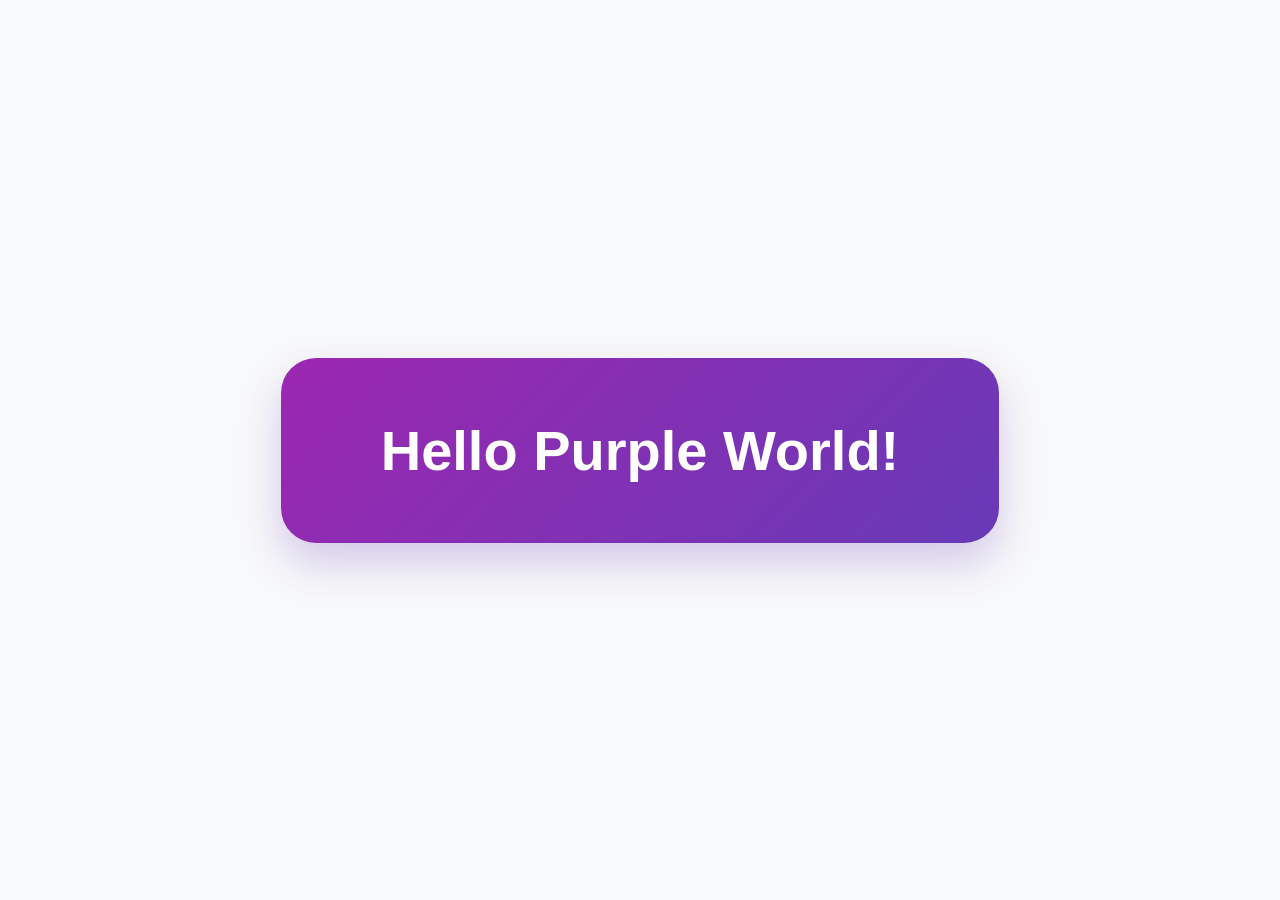
==== commit effb90c8: "The Real index.html" ====
--- a/index.html
+++ b/index.html
@@ -1,66 +1,54 @@
-<!doctype html>
-<html>
-    <head>
-        <title>PurpleNode</title>
-    </head>
+<!DOCTYPE html>
+<html lang="en">
+<head>
+    <link rel="icon" type="image/png" href="Purple_logo.jpg">
+    <meta charset="UTF-8">
+    <meta name="viewport" content="width=device-width, initial-scale=1.0">
+    <title>Welcome to PurpleNode</title>
+    <style>
+        /* إعدادات الصفحة والخلفية المريحة */
+        body {
+            /* لون خلفية أبيض فاتح وهادئ جداً مريح للعين */
+            background-color: #f8f9fa;
+            margin: 0;
+            height: 100vh; /* جعل الصفحة تملأ ارتفاع الشاشة بالكامل */
+            display: flex;         /* استخدام تقنية Flexbox للمحاذاة */
+            justify-content: center; /* توسيط العناصر أفقياً */
+            align-items: center;     /* توسيط العناصر عمودياً */
+            font-family: 'Segoe UI', Tahoma, Geneva, Verdana, sans-serif; /* خط حديث ونظيف */
+        }
 
-    <body>
+        /* تصميم المستطيل الأرجواني ذو الحواف الناعمة */
+        .purple-card {
+            /* تدرج لوني أرجواني حديث بدلاً من لون مصمت */
+            background: linear-gradient(135deg, #9c27b0, #673ab7);
+            color: white; /* لون النص أبيض للتباين */
+            padding: 60px 100px; /* مساحة داخلية واسعة حول النص */
+            border-radius: 35px; /* حواف دائرية ناعمة جداً (Soft Edges) */
+            /* ظل خفيف وناعم لإعطاء عمق وتأثير الطفو */
+            box-shadow: 0 20px 40px rgba(103, 58, 183, 0.25);
+            text-align: center;
+            transition: transform 0.3s ease; /* تأثير حركي بسيط عند مرور الماوس */
+        }
+
+        /* تأثير بسيط عند وضع الماوس فوق المستطيل */
+        .purple-card:hover {
+            transform: translateY(-5px); /* يرتفع قليلاً للأعلى */
+        }
+
+        /* تنسيق النص */
+        h1 {
+            margin: 0;
+            font-size: 3.5rem; /* حجم خط كبير وواضح */
+            font-weight: 700;
+        }
+    </style>
+</head>
+<body>
+
+    <div class="purple-card">
         <h1>Hello Purple World!</h1>
-        <a href="https://purplenode.xyz/">PurpleNode</a>
-        <img src="Purple_logo.jpg" width="300" height="300">
-        <p>This World is Peak</p>
+    </div>
 
-        <ul>
-            <li>Zundamon</li>
-            <li>Miku</li>
-            <li>Teto</li>
-        </ul>
-
-        <table>
-            <tr>
-                <th>Vocal</th>
-                <th>Voice</th>
-                <th>My Love</th>
-            </tr>
-
-            <tr>
-                <td>Zundamon</td>
-                <td>10/10</td>
-                <td>10/10</td>
-            </tr>
-            <tr>
-                <td>Miku</td>
-                <td>8/10</td>
-                <td>9/10</td>
-            </tr>
-            <tr>
-                <td>Teto</td>
-                <td>9/10</td>
-                <td>9/10</td>
-            </tr>
-        </table>
-
-            <h2>Insights Submission Form</h2>
-    <form action="/submit-feedback" method="POST">
-        <fieldset>
-            <legend></legend>
-    
-            <!-- Name Field -->
-            <label for="name">Name:</label><br>
-            <input type="text" id="name" name="name" placeholder="Enter your name" required><br><br>
-    
-            <!-- Email Field -->
-            <label for="email">Email:</label><br>
-            <input type="email" id="email" name="email" placeholder="Enter your email" required><br><br>
-    
-            <!-- Comments Field -->
-            <label for="comments">Comments:</label><br>
-            <textarea id="comments" name="comments" rows="4" cols="50" placeholder="Share your thoughts about Thomas J. Watson"></textarea><br><br>
-    
-            <!-- Submit Button -->
-            <button type="submit">Submit</button>
-        </fieldset>
-    </form>
-
-    </body>
+</body>
 </html>
